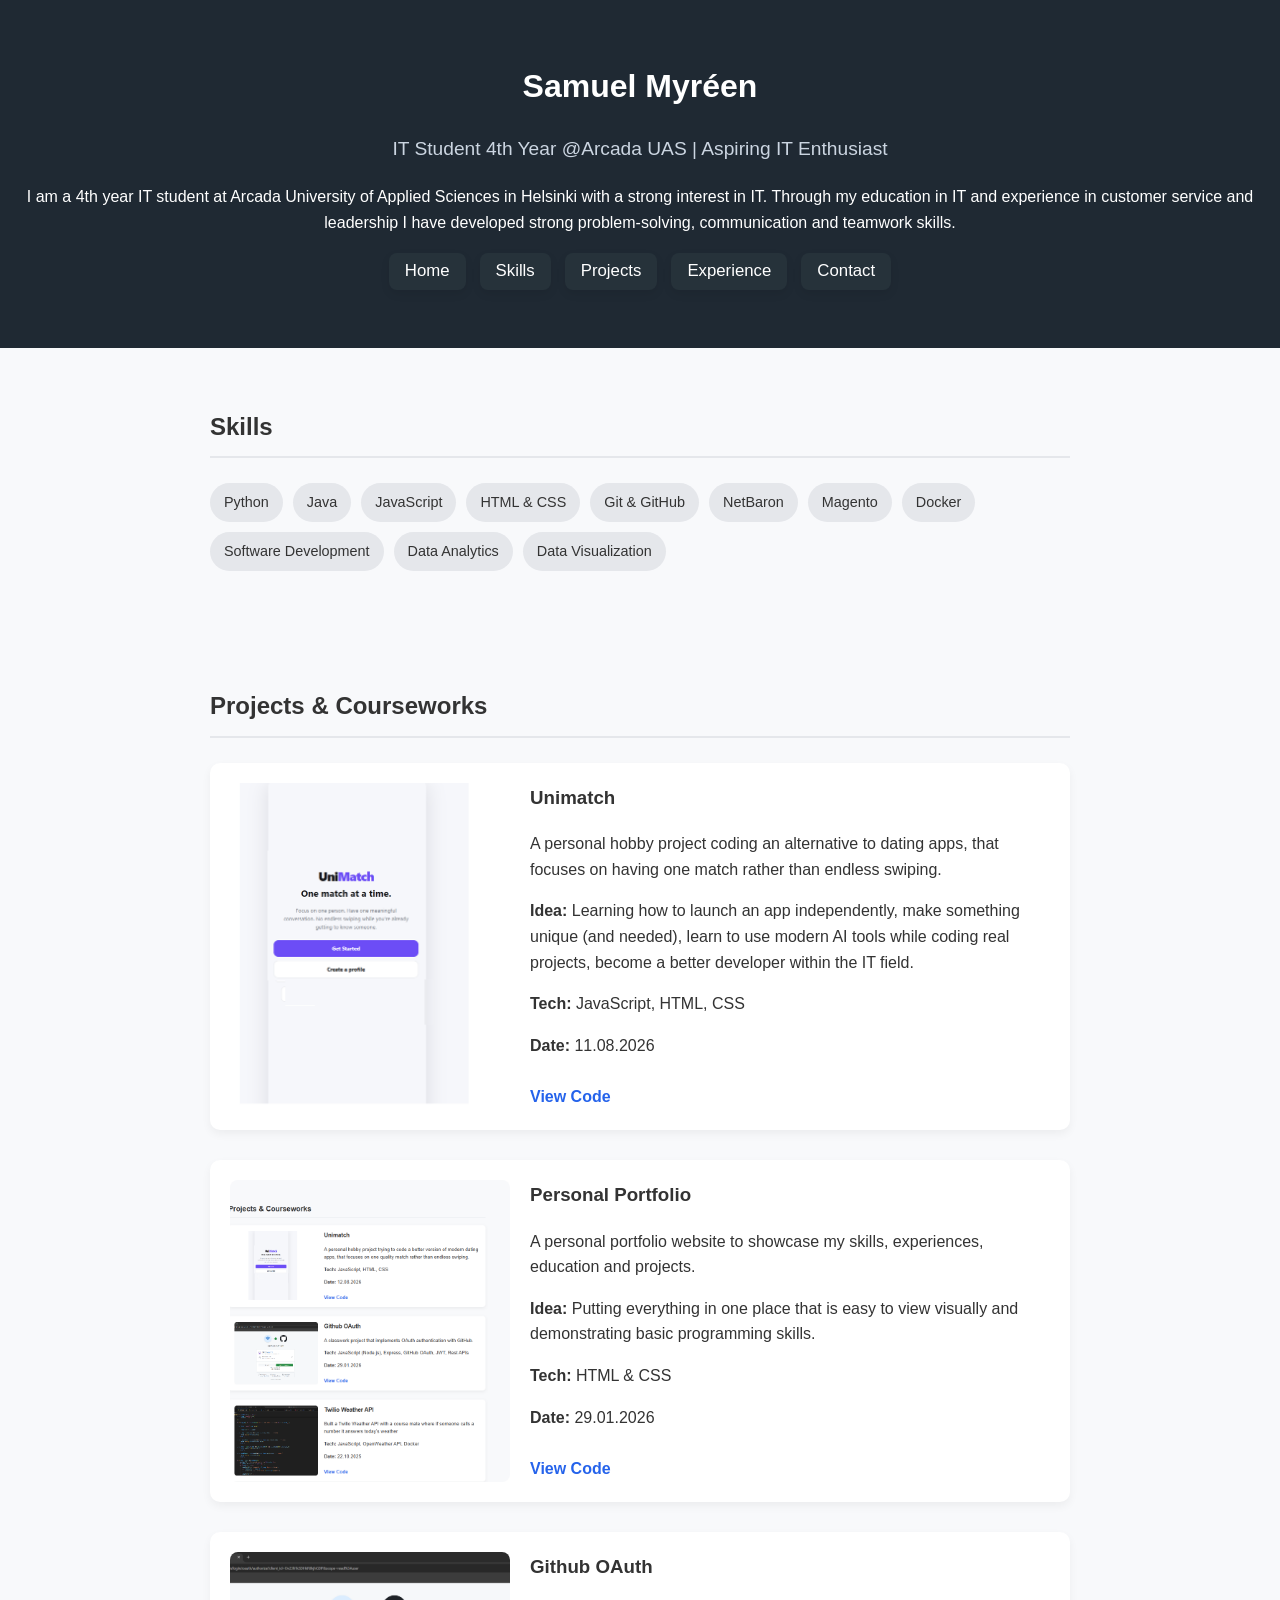
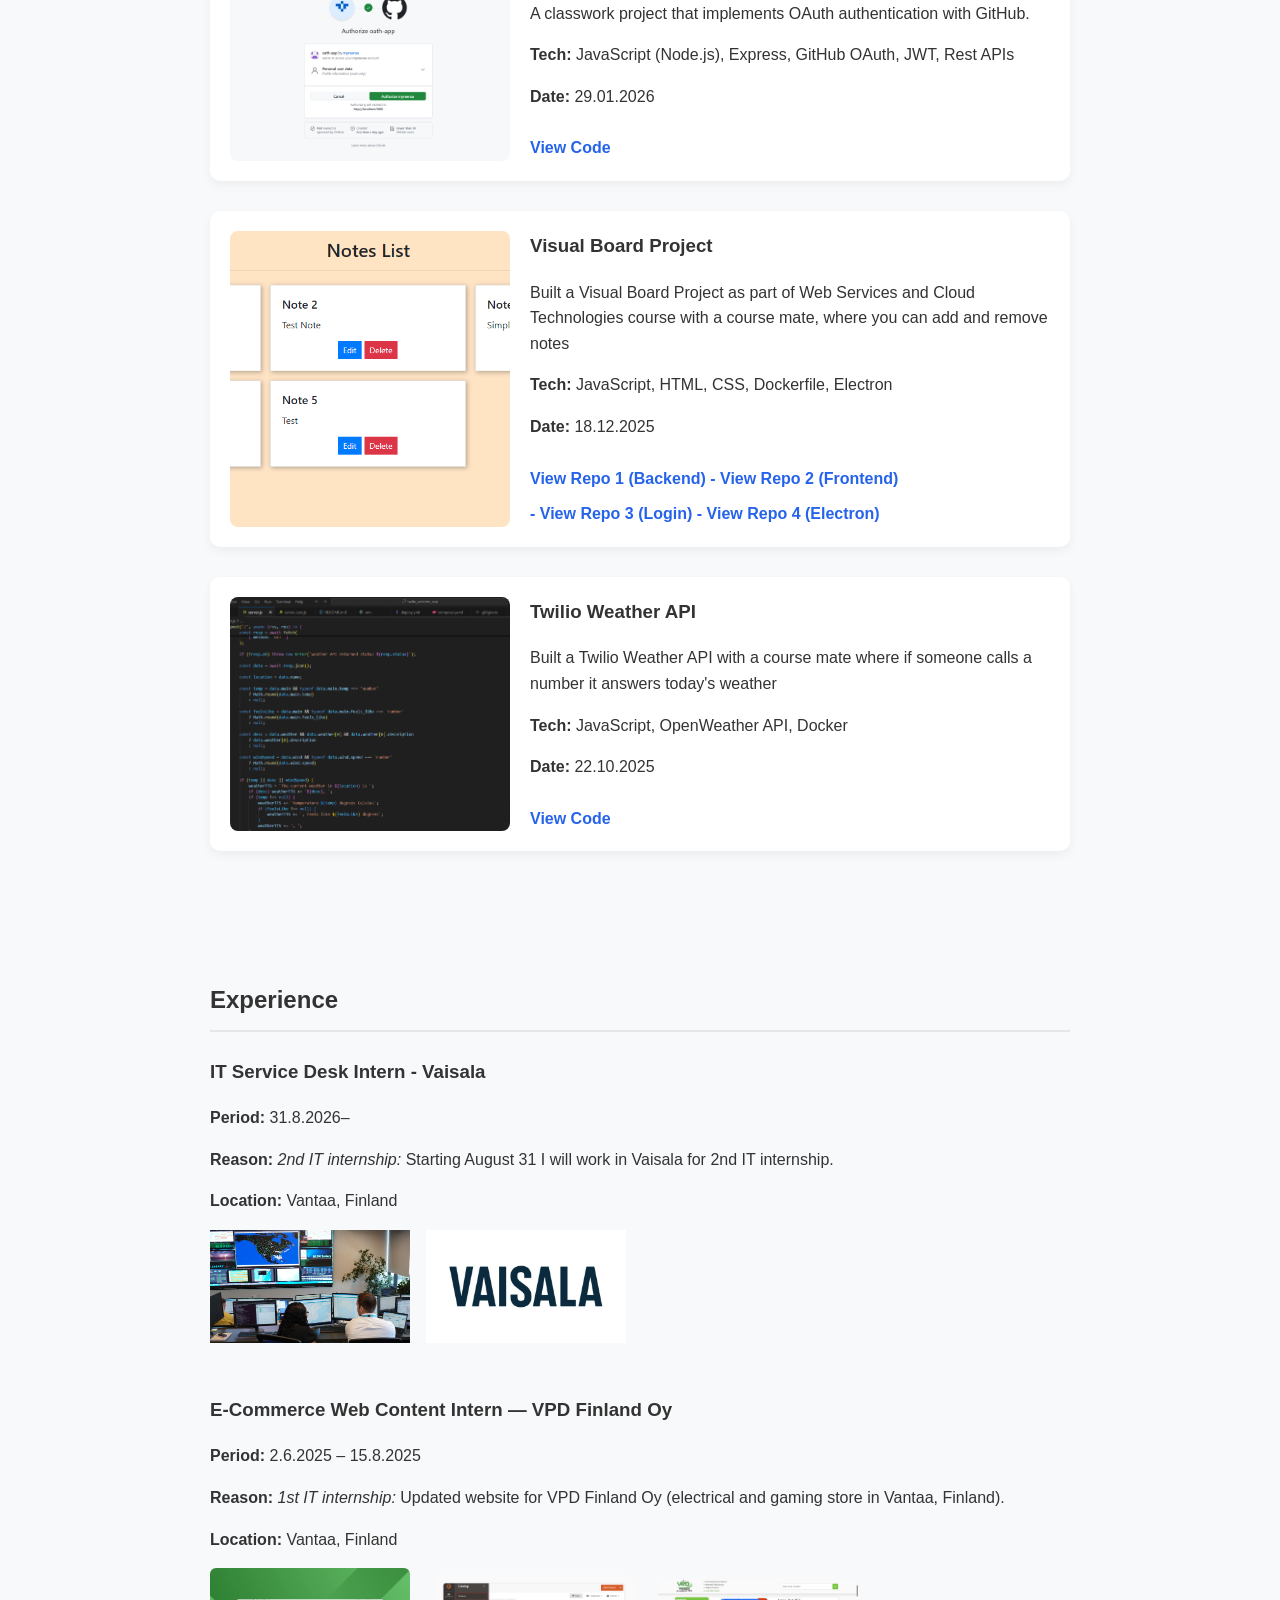
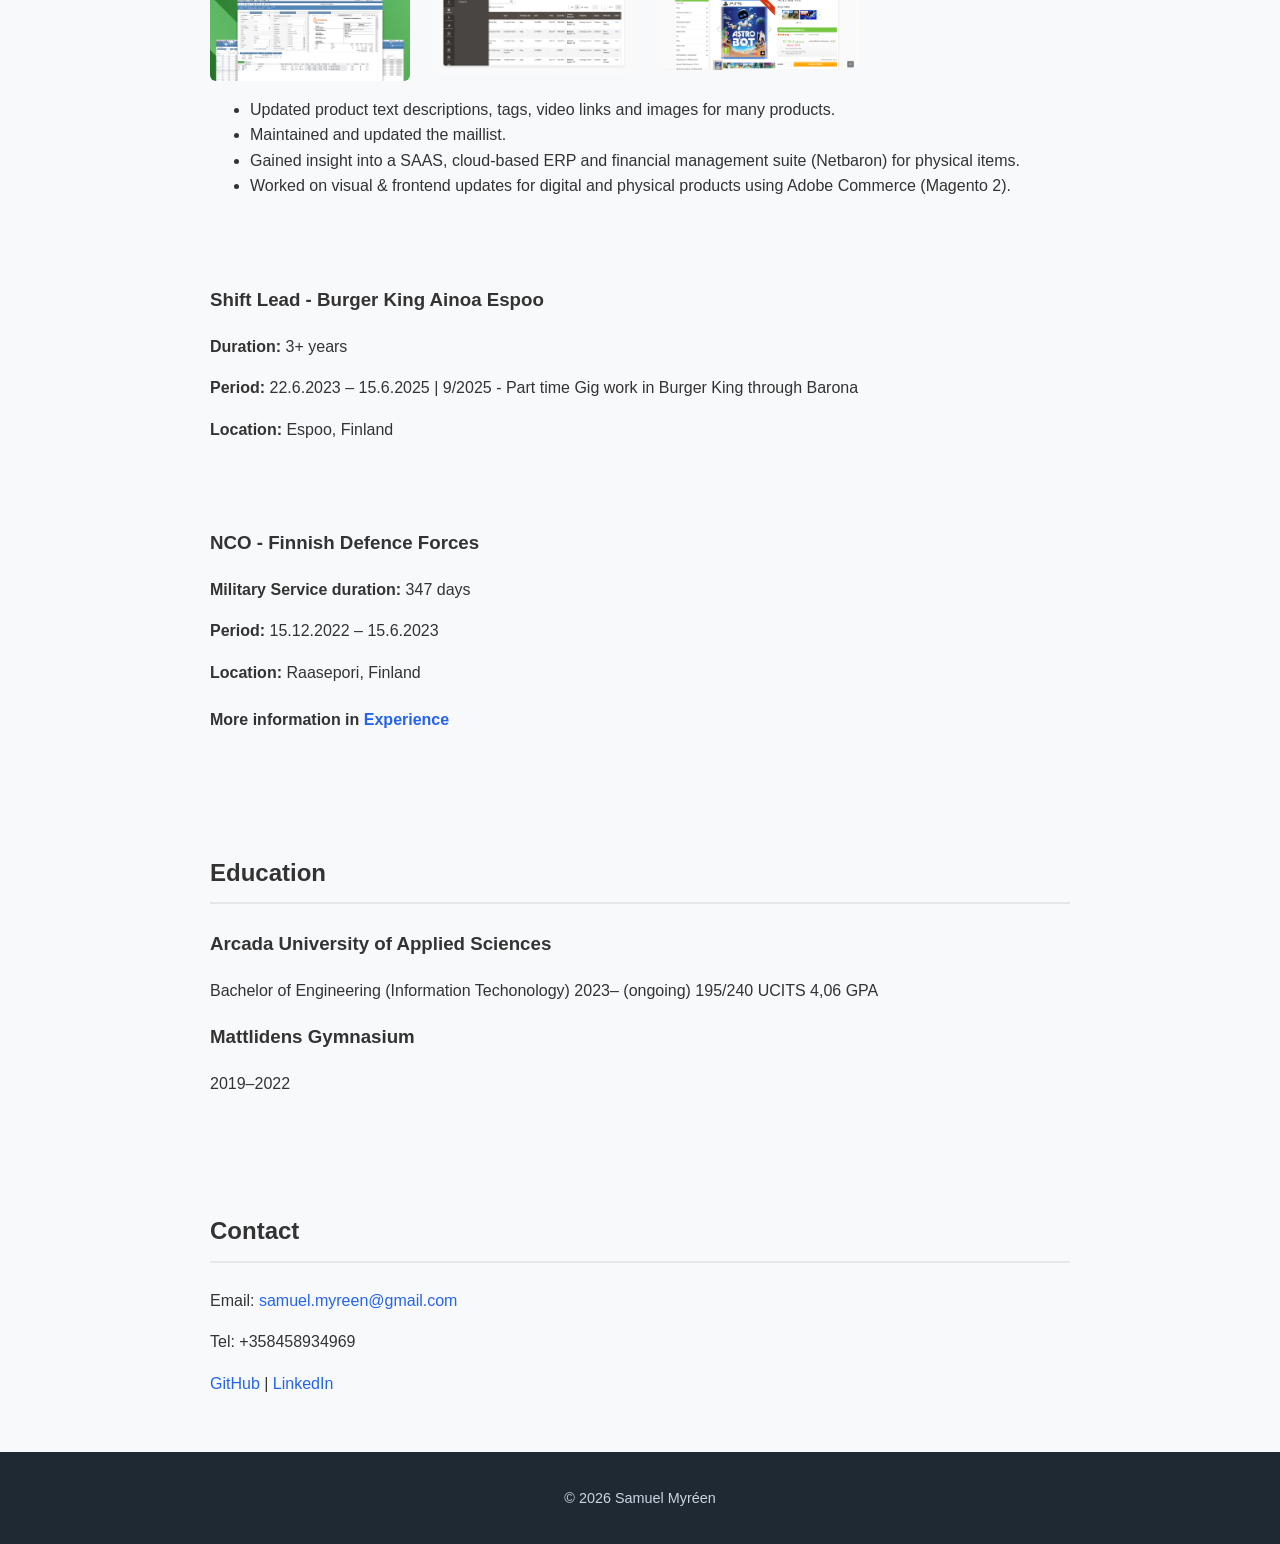
==== index.html @ b2b522f0 "Push update" ====
<!DOCTYPE html>
<html lang="en">
<head>
  <meta charset="UTF-8">
  <title>Samuel Myréen | Developer Portfolio</title>
  <link rel="stylesheet" href="styles.css">
</head>
<body>

  <header>
    <h1>Samuel Myréen</h1>
    <p class="subtitle">IT Student 4th Year @Arcada UAS | Aspiring IT Enthusiast</p>
    <p>I am a 4th year IT student at Arcada University of Applied Sciences in Helsinki with a strong interest in IT. Through my education in IT and experience in customer service and leadership I have developed strong problem-solving, communication and teamwork skills.


    <!-- Top navigation menu -->
    <nav class="top-nav" aria-label="Main navigation">
      <a href="index.html">Home</a>
      <a href="skills.html">Skills</a>
      <a href="projects.html">Projects</a>
      <a href="experience.html">Experience</a>
      <a href="contact.html">Contact</a>
    </nav>
  </header>

  <!-- SKILLS -->
  <section>
    <h2>Skills</h2>
    <ul class="skills">
      <li>Python</li>
      <li>Java</li>
      <li>JavaScript</li>
      <li>HTML & CSS</li>
      <li>Git & GitHub</li>
      <li>NetBaron</li>
      <li>Magento</li>
      <li>Docker</li>
       <li>Software Development</li>
          <li>Data Analytics</li>
             <li>Data Visualization</li>
    </ul>
  </section>

  <!-- PROJECTS -->
  <section>
    <h2>Projects & Courseworks</h2>




     <div class="project">
      <img src="Unimatchimg.png" alt="Unimatch screenshot">
      <div class="project-content">
        <h3>Unimatch</h3>
        <p>A personal hobby project coding an alternative to dating apps, that focuses on having one match rather than endless swiping.</p>
       <strong>Idea:</strong> Learning how to launch an app independently, make something unique (and needed), learn to use modern AI tools while coding real projects, become a better developer within the IT field.</p>
        <p><strong>Tech:</strong> JavaScript, HTML, CSS</p>
        <p><strong>Date:</strong> 11.08.2026</p>
        <a href="https://github.com/myreensa/unimatch-web" target="_blank">View Code</a>
      </div>
    </div>


    <div class="project">
      <img src="PersonalPortfolio.png" alt="Personal Portfolio">
      <div class="project-content">
        <h3>Personal Portfolio</h3>
        <p>A personal portfolio website to showcase my skills, experiences, education and projects.</p>
         <strong>Idea:</strong> Putting everything in one place that is easy to view visually and demonstrating basic programming skills.</p>
        <p><strong>Tech:</strong> HTML & CSS</p>
        <p><strong>Date:</strong> 29.01.2026</p>
        <a href="https://github.com/myreensa/myreensa.github.io" target="_blank">View Code</a>
      </div>
    </div>


    <div class="project">
      <img src="OAuth CC.png" alt="Project 1 screenshot">
      <div class="project-content">
        <h3>Github OAuth</h3>
        <p>A classwork project that implements OAuth authentication with GitHub.</p>
        <p><strong>Tech:</strong> JavaScript (Node.js), Express, GitHub OAuth, JWT, Rest APIs</p>
        <p><strong>Date:</strong> 29.01.2026</p>
        <a href="https://github.com/myreensa/oauth-github" target="_blank">View Code</a>
      </div>
    </div>


       <div class="project">
      <img src="notelist.png" alt="Project 2 screenshot">
      <div class="project-content">
        <h3>Visual Board Project</h3>
        <p>Built a Visual Board Project as part of Web Services and Cloud Technologies course with a course mate, where you can add and remove notes</p>
        <p><strong>Tech:</strong> JavaScript, HTML, CSS, Dockerfile, Electron</p>
        <p><strong>Date:</strong> 18.12.2025</p>
        <a href="https://github.com/myreensa/projektvisualboard" target="_blank">View Repo 1 (Backend) </a>
                <a href="https://github.com/Walkman76/WOM-P1-Frontend" target="_blank"> - View Repo 2 (Frontend)</a>
      <a href="https://github.com/Walkman76/WOM-P1-login" target="_blank"> - View Repo 3 (Login)</a>
      <a href="https://github.com/myreensa/electron-virtualboard-nextlevel" target="_blank"> - View Repo 4 (Electron)</a>

      </div>
    </div>


    <div class="project">
      <img src="twiliocode.png" alt="Project 2 screenshot">
      <div class="project-content">
        <h3>Twilio Weather API</h3>
        <p>Built a Twilio Weather API with a course mate where if someone calls a number it answers today's weather</p>
        <p><strong>Tech:</strong> JavaScript, OpenWeather API, Docker</p>
        <p><strong>Date:</strong> 22.10.2025</p>
        <a href="https://github.com/SteniusJ/twilio_weather_app" target="_blank">View Code</a>
      </div>
    </div>


  </section>

  <!-- EDUCATION & EXPERIENCE -->

     <section id="experience">
   <h2>Experience</h2>

   <h3>IT Service Desk Intern - Vaisala</h3>
    <p><strong>Period:</strong> 31.8.2026–</p>
    <p><strong>Reason:</strong><em> 2nd IT internship:</em> Starting August 31 I will work in Vaisala for 2nd IT internship.</p>
<p><strong>Location:</strong> Vantaa, Finland</p>

  <div class="experiencev-media">
      <img src="image.png" alt="Vaisala Service Desk" style="max-width:200px;margin-right:12px">
      <img src="image copy.png" alt="Vaisala Logo" style="max-width:200px;margin-right:12px">

<br>
<br>

    <h3>E-Commerce Web Content Intern — VPD Finland Oy</h3>
    <p><strong>Period:</strong> 2.6.2025 – 15.8.2025</p>
    <p><strong>Reason:</strong><em> 1st IT internship:</em> Updated website for VPD Finland Oy (electrical and gaming store in Vantaa, Finland).</p>
<p><strong>Location:</strong> Vantaa, Finland</p>


    <div class="experience-media">
      <img src="netbaron.jpg" alt="Netbaron backend screenshot" style="max-width:200px;margin-right:12px">
      <img src="magento.png" alt="Magento logo / frontend" style="max-width:200px;margin-right:12px">
      <img src="WebsiteVPD.png" alt="VPD Website / example" style="max-width:200px;margin-right:12px">
    </div>

    <ul>
      <li>Updated product text descriptions, tags, video links and images for many products.</li>
      <li>Maintained and updated the maillist.</li>
      <li>Gained insight into a SAAS, cloud-based ERP and financial management suite (Netbaron) for physical items.</li>
      <li>Worked on visual & frontend updates for digital and physical products using Adobe Commerce (Magento 2).</li>
    </ul>

<br>
<br>

    <h3>Shift Lead - Burger King Ainoa Espoo</h3>
     <p><strong>Duration: </strong>3+ years
    <p><strong>Period:</strong> 22.6.2023 – 15.6.2025 | 9/2025 - Part time Gig work in Burger King through Barona </p>
<p><strong>Location:</strong> Espoo, Finland</p>


    <br>
<br>
     <h3>NCO - Finnish Defence Forces</h3>
          <p><strong>Military Service duration: </strong>347 days
    <p><strong>Period:</strong> 15.12.2022 – 15.6.2023</p>
<p><strong>Location:</strong> Raasepori, Finland</p>

    <h4>More information in <a href="experience.html">Experience</a></h4>

          </section>

     <section id="education">
    <h2>Education</h2>

    <h3>Arcada University of Applied Sciences</h3>
    <p>Bachelor of Engineering (Information Techonology) 2023– (ongoing) 195/240 UCITS 4,06 GPA </p>

     <h3>Mattlidens Gymnasium</h3>
    <p>2019–2022</p>

  </section>

  <!-- CONTACT -->
  <section>
    <h2>Contact</h2>
    <p>Email: <a href="mailto:samuel.myreen@gmail.com">samuel.myreen@gmail.com</a></p>
    <p>Tel: +358458934969</p>
    <p>
      <a href="https://github.com/myreensa" target="_blank">GitHub</a> |
      <a href="https://www.linkedin.com/in/samuel-myr%C3%A9en-66b751280/" target="_blank">LinkedIn</a>
    </p>
  </section>

  <footer>
    <p>© 2026 Samuel Myréen</p>
  </footer>

</body>
</html>
---- styles.css ----
/* ...existing code... */
* {
  box-sizing: border-box;
}

body {
  font-family: Arial, Helvetica, sans-serif;
  margin: 0;
  background-color: #f8f9fb;
  color: #333;
  line-height: 1.6;
}

header {
  background-color: #1f2933;
  color: white;
  padding: 40px 20px;
  text-align: center;
}

.subtitle {
  font-size: 1.2em;
  color: #cbd5e1;
}

section {
  max-width: 900px;
  margin: auto;
  padding: 40px 20px;
}

h2 {
  border-bottom: 2px solid #e5e7eb;
  padding-bottom: 10px;
  margin-bottom: 25px;
}

/* Top navigation — improved visual style */
.top-nav {
  display: flex;
  gap: 14px;
  justify-content: center;
  margin: 18px 0;
  flex-wrap: wrap;
  font-size: 1.05rem;
  line-height: 1;
}

.top-nav a {
  background: #26323a;
  color: #ffffff;
  text-decoration: none;
  padding: 10px 16px;
  border-radius: 8px;
  box-shadow: 0 4px 10px rgba(0,0,0,0.08);
  transition: background 0.15s ease, transform 0.08s ease;
  display: inline-block;
}

.top-nav a:hover,
.top-nav a:focus {
  background: #33464e;
  transform: translateY(-3px);
  outline: none;
}

.top-nav a:active {
  transform: translateY(-1px);
}

/* SKILLS */
.skills {
  list-style: none;
  padding: 0;
  display: flex;
  flex-wrap: wrap;
  gap: 10px;
}

.skills li {
  background-color: #e5e7eb;
  padding: 8px 14px;
  border-radius: 20px;
  font-size: 0.9em;
}

/* PROJECTS */
.project {
  display: flex;
  flex-wrap: wrap;
  gap: 20px;
  background-color: white;
  border-radius: 10px;
  padding: 20px;
  margin-bottom: 30px;
  box-shadow: 0 4px 10px rgba(0,0,0,0.05);
}

.project img {
  width: 100%;
  max-width: 280px;
  border-radius: 8px;
  object-fit: cover;
}

.project-content {
  flex: 1;
}

.project-content h3 {
  margin-top: 0;
}

.project-content a {
  display: inline-block;
  margin-top: 10px;
  color: #2563eb;
  text-decoration: none;
  font-weight: bold;
}

.project-content a:hover {
  text-decoration: underline;
}

/* CONTACT */
a {
  color: #2563eb;
  text-decoration: none;
}

a:hover {
  text-decoration: underline;
}

/* EXPERIENCE MEDIA */
.experience-media {
  display: flex;
  align-items: center;
  gap: 12px;
  margin: 10px 0;
  flex-wrap: wrap;
}

.experience-media img {
  max-width: 100%;
  height: auto;
  display: block;
  border-radius: 6px;
}

/* FOOTER */
footer {
  text-align: center;
  padding: 20px;
  background-color: #1f2933;
  color: #cbd5e1;
  font-size: 0.9em;
}

/* RESPONSIVE */
@media (max-width: 700px) {
  .project {
    flex-direction: column;
  }

  .project img {
    max-width: 100%;
  }
}

/* Small-screen tweaks for the top nav */
@media (max-width: 600px) {
  .top-nav { font-size: 0.95rem; gap: 10px; }
  .top-nav a { padding: 8px 12px; }
}
/* ...existing code... */
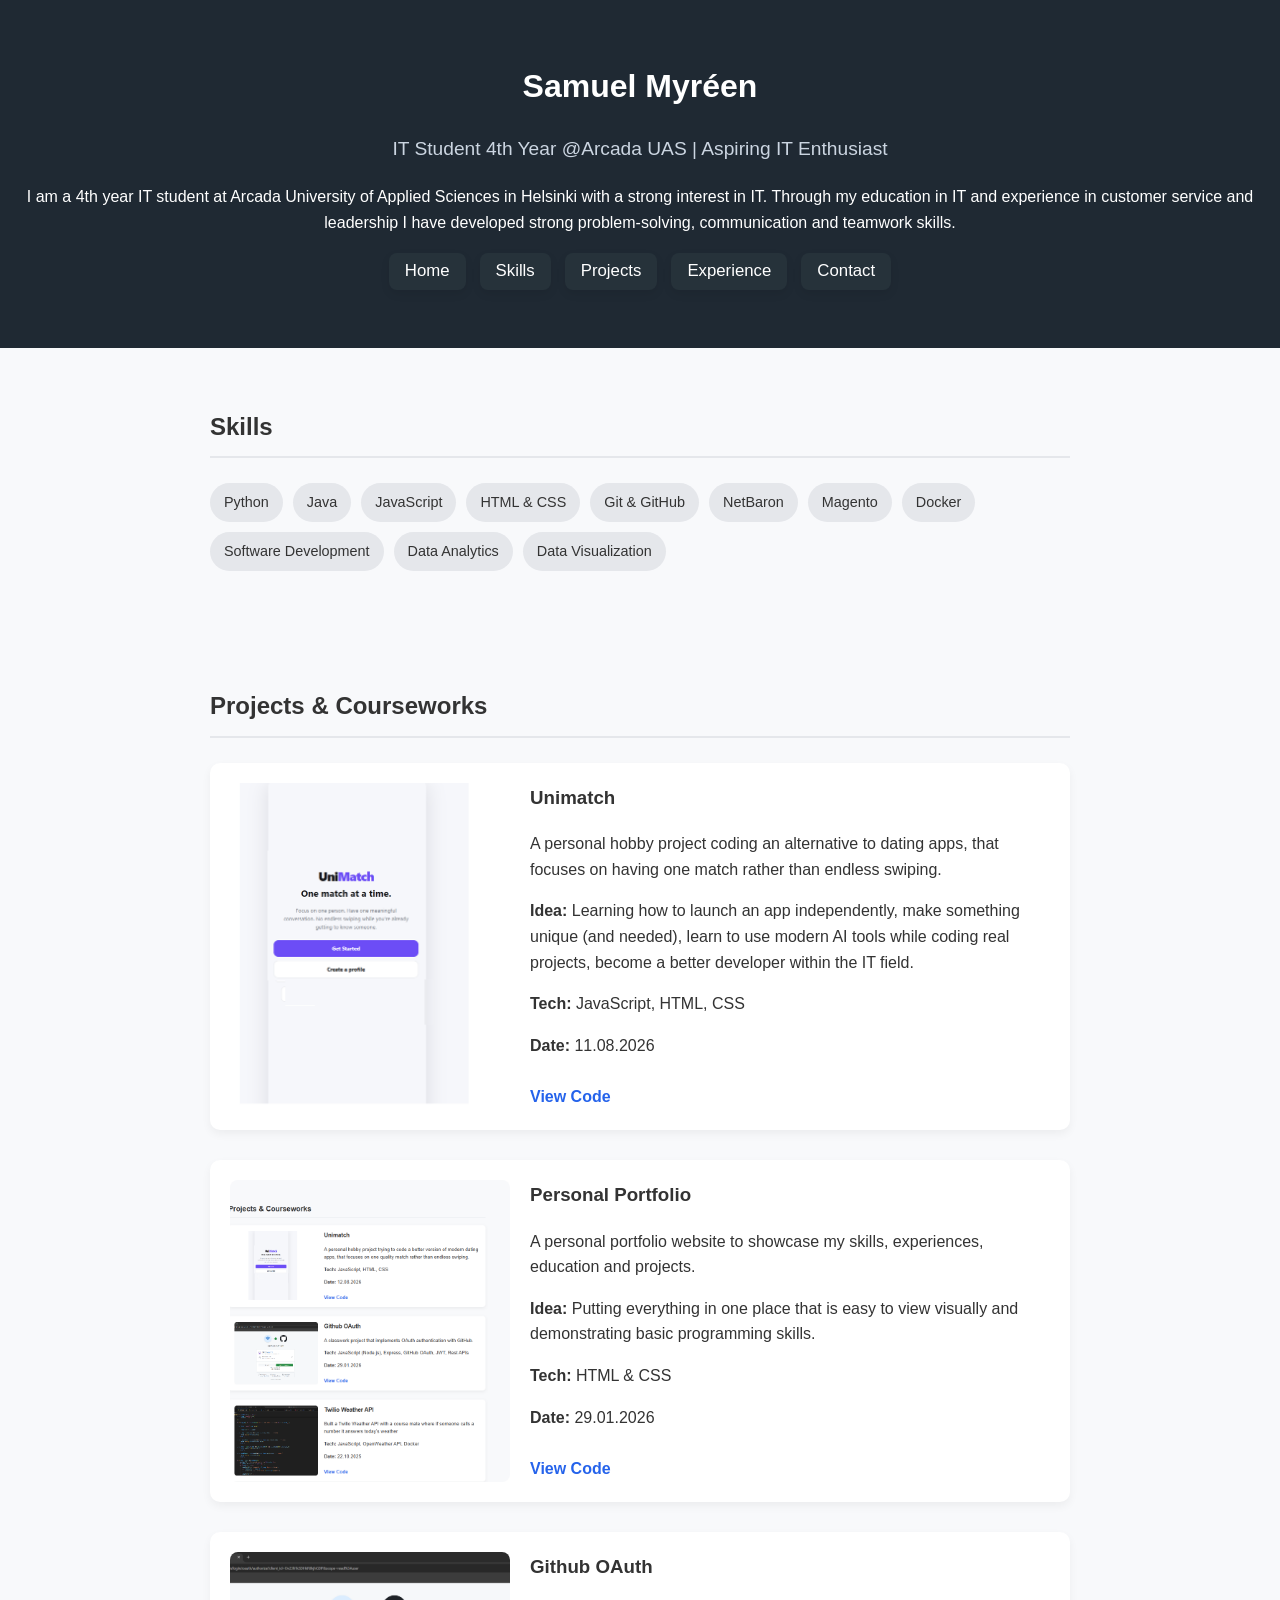
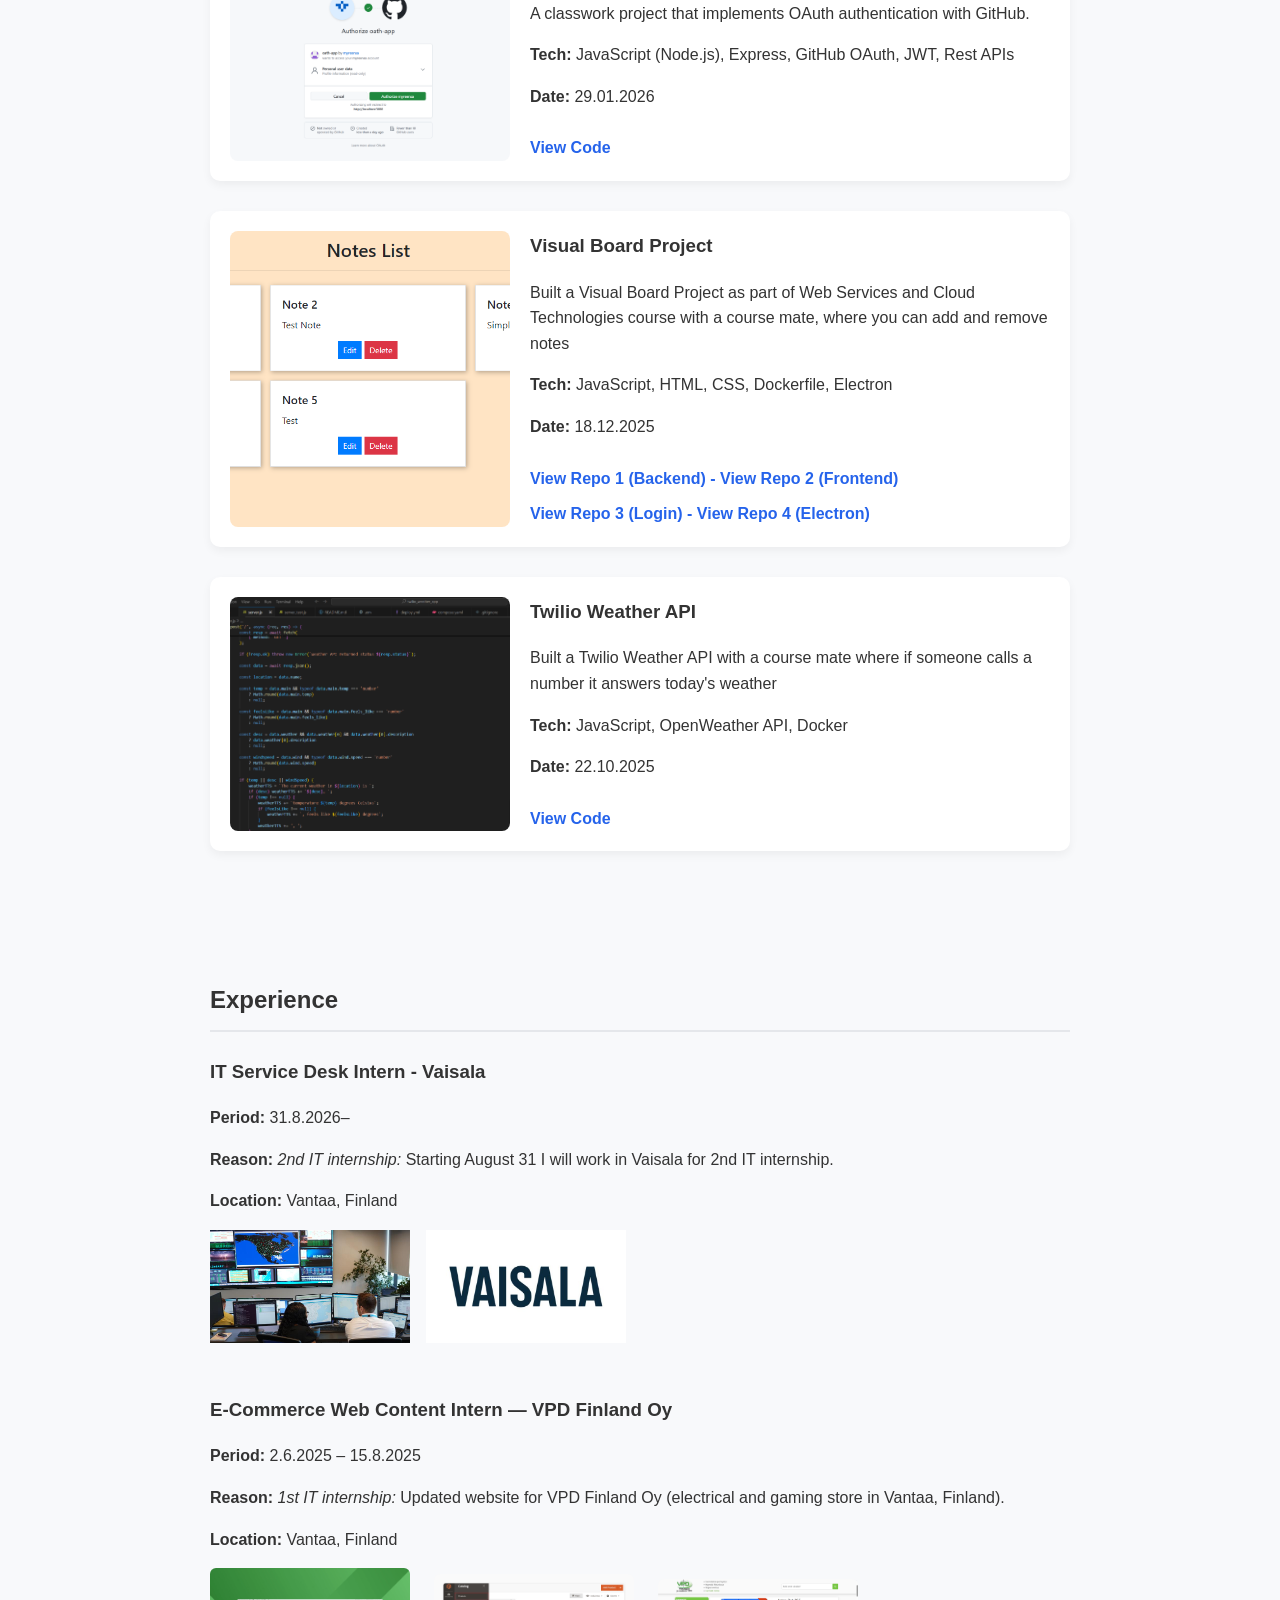
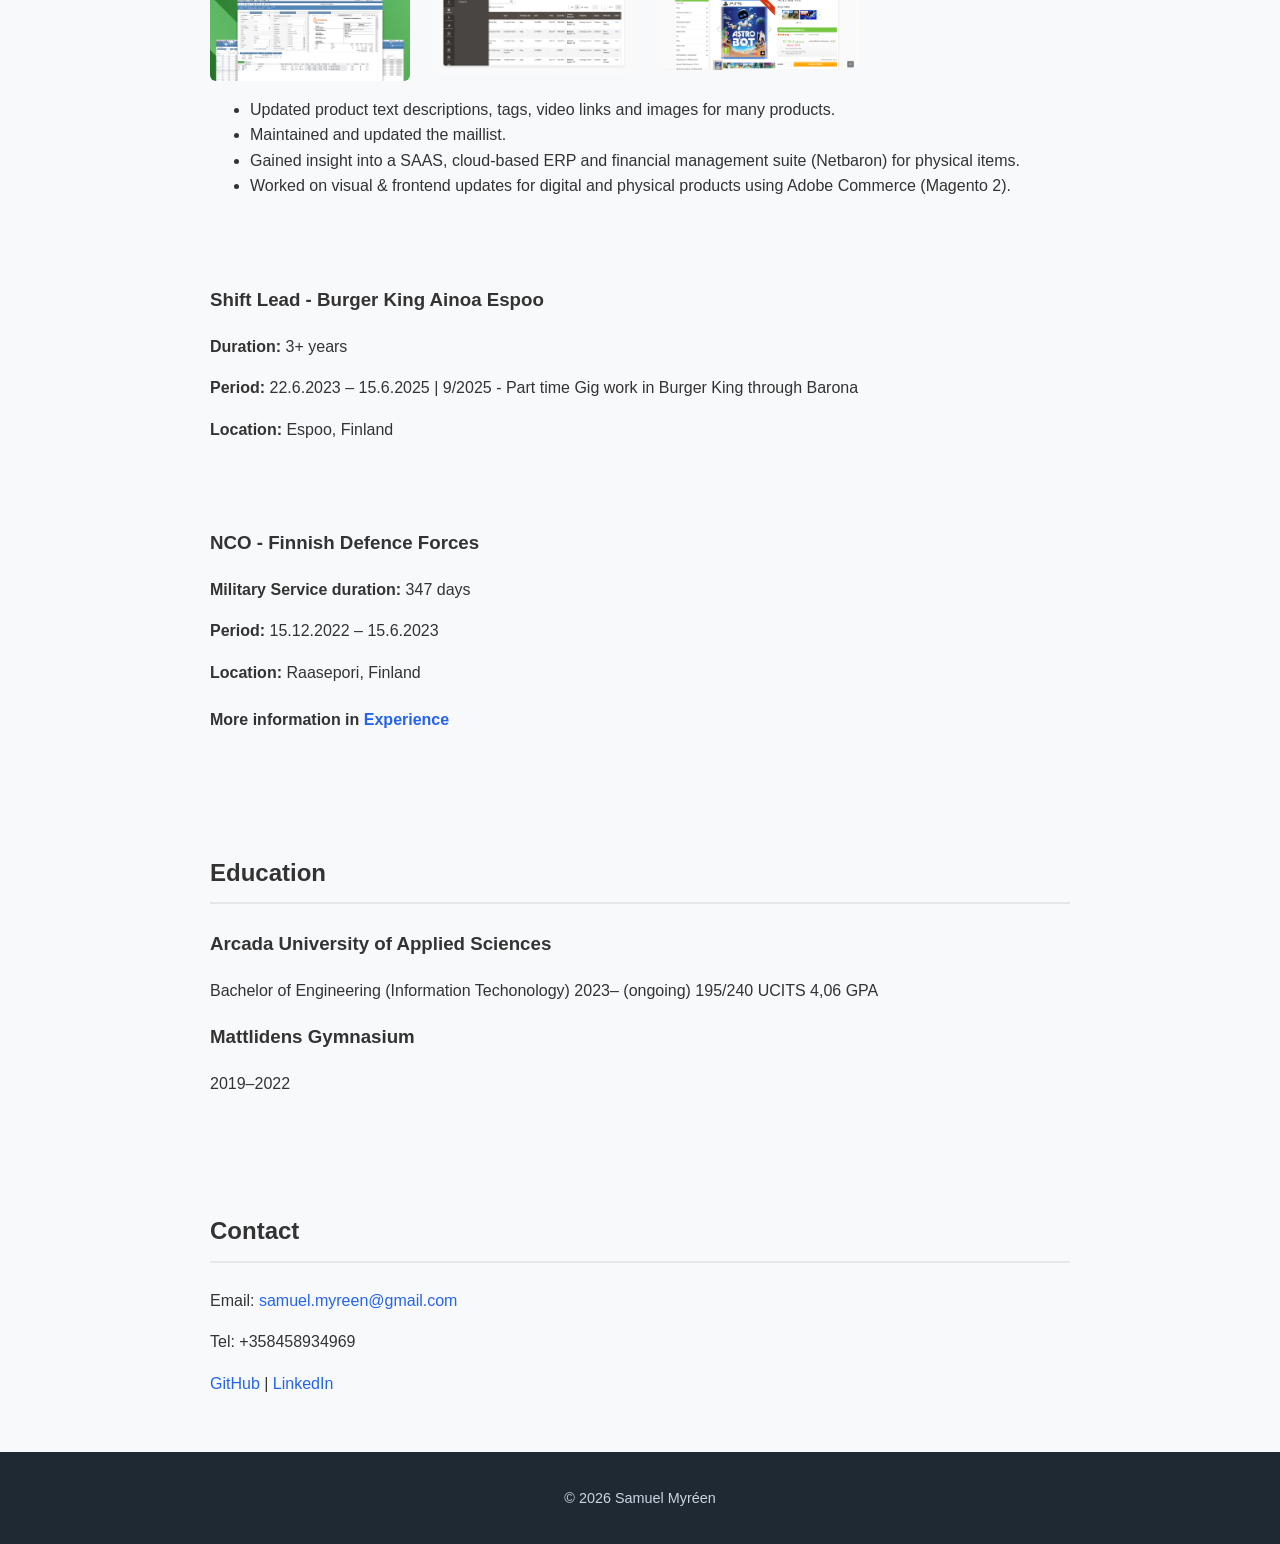
==== commit b489956a: "Edit repo 3" ====
--- a/index.html
+++ b/index.html
@@ -95,7 +95,7 @@
         <p><strong>Date:</strong> 18.12.2025</p>
         <a href="https://github.com/myreensa/projektvisualboard" target="_blank">View Repo 1 (Backend) </a>
                 <a href="https://github.com/Walkman76/WOM-P1-Frontend" target="_blank"> - View Repo 2 (Frontend)</a>
-      <a href="https://github.com/Walkman76/WOM-P1-login" target="_blank"> - View Repo 3 (Login)</a>
+      <a href="https://github.com/Walkman76/WOM-P1-login" target="_blank">View Repo 3 (Login)</a>
       <a href="https://github.com/myreensa/electron-virtualboard-nextlevel" target="_blank"> - View Repo 4 (Electron)</a>
 
       </div>
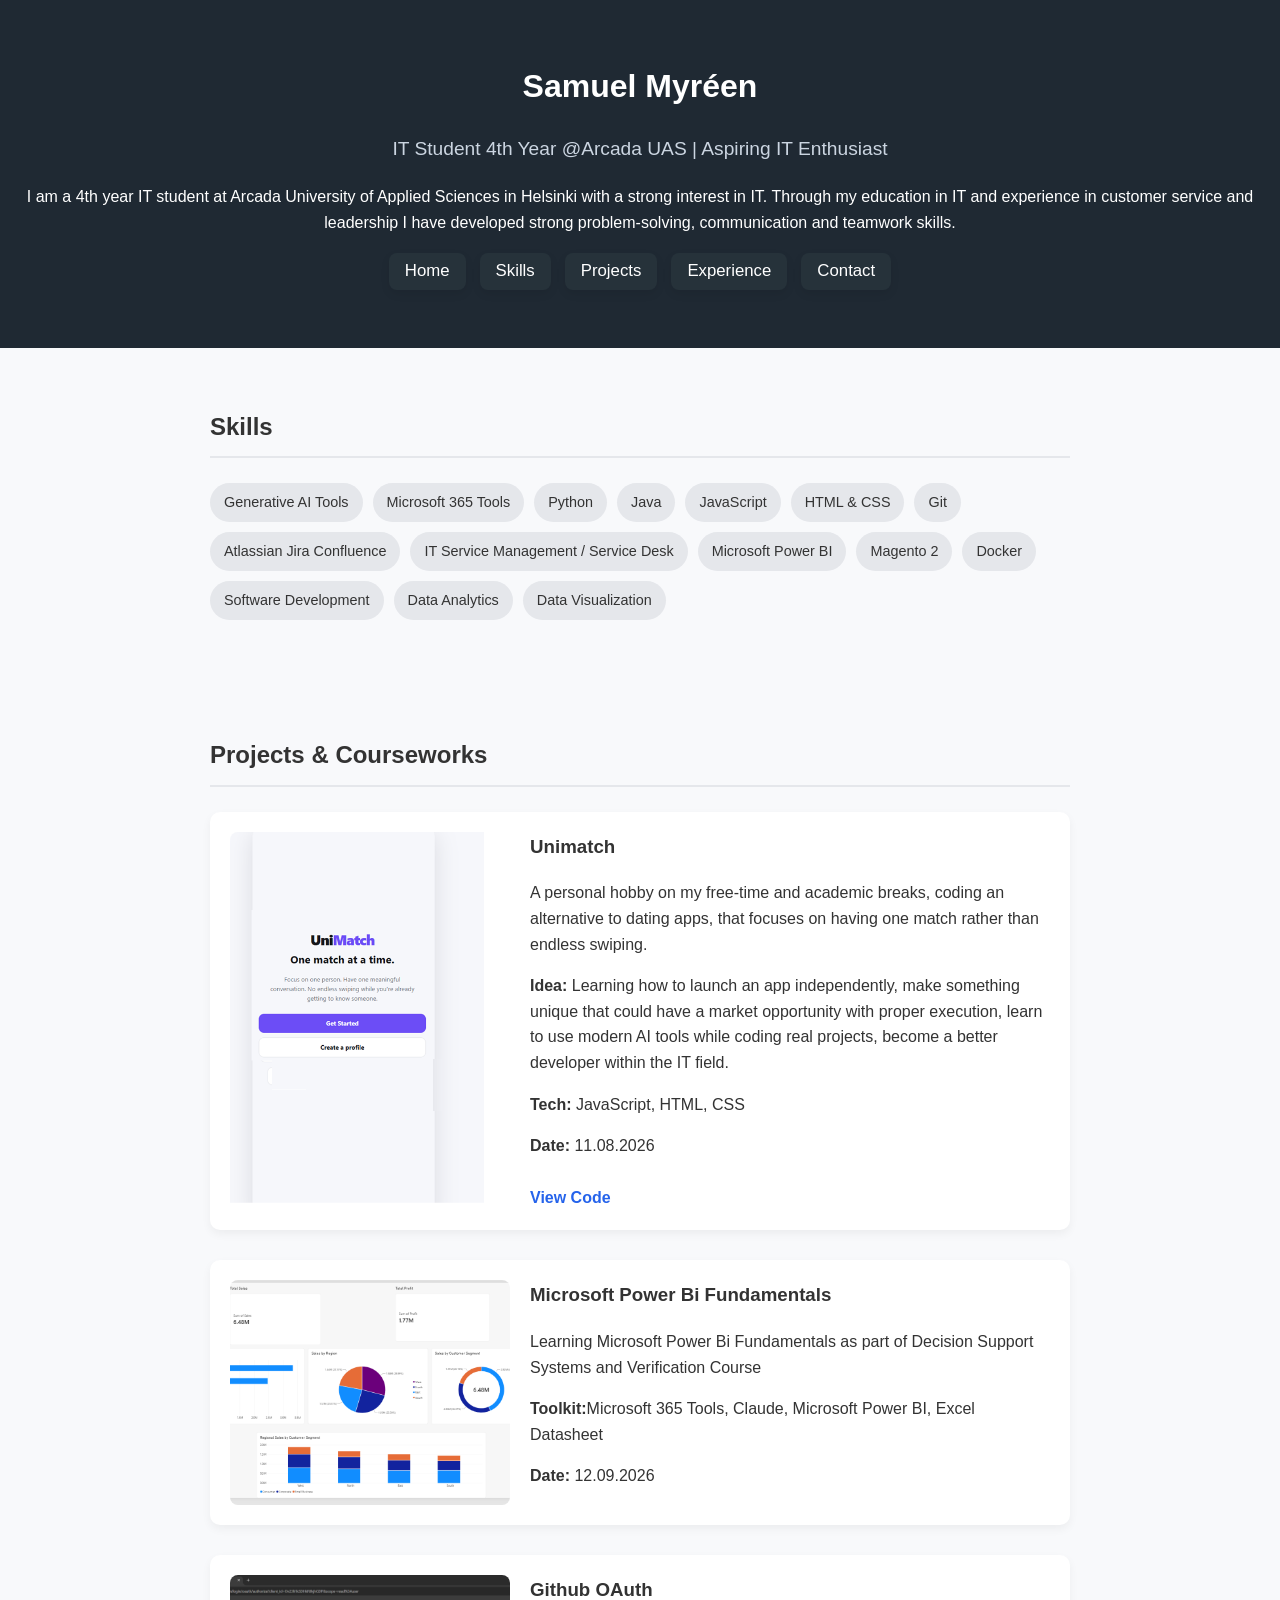
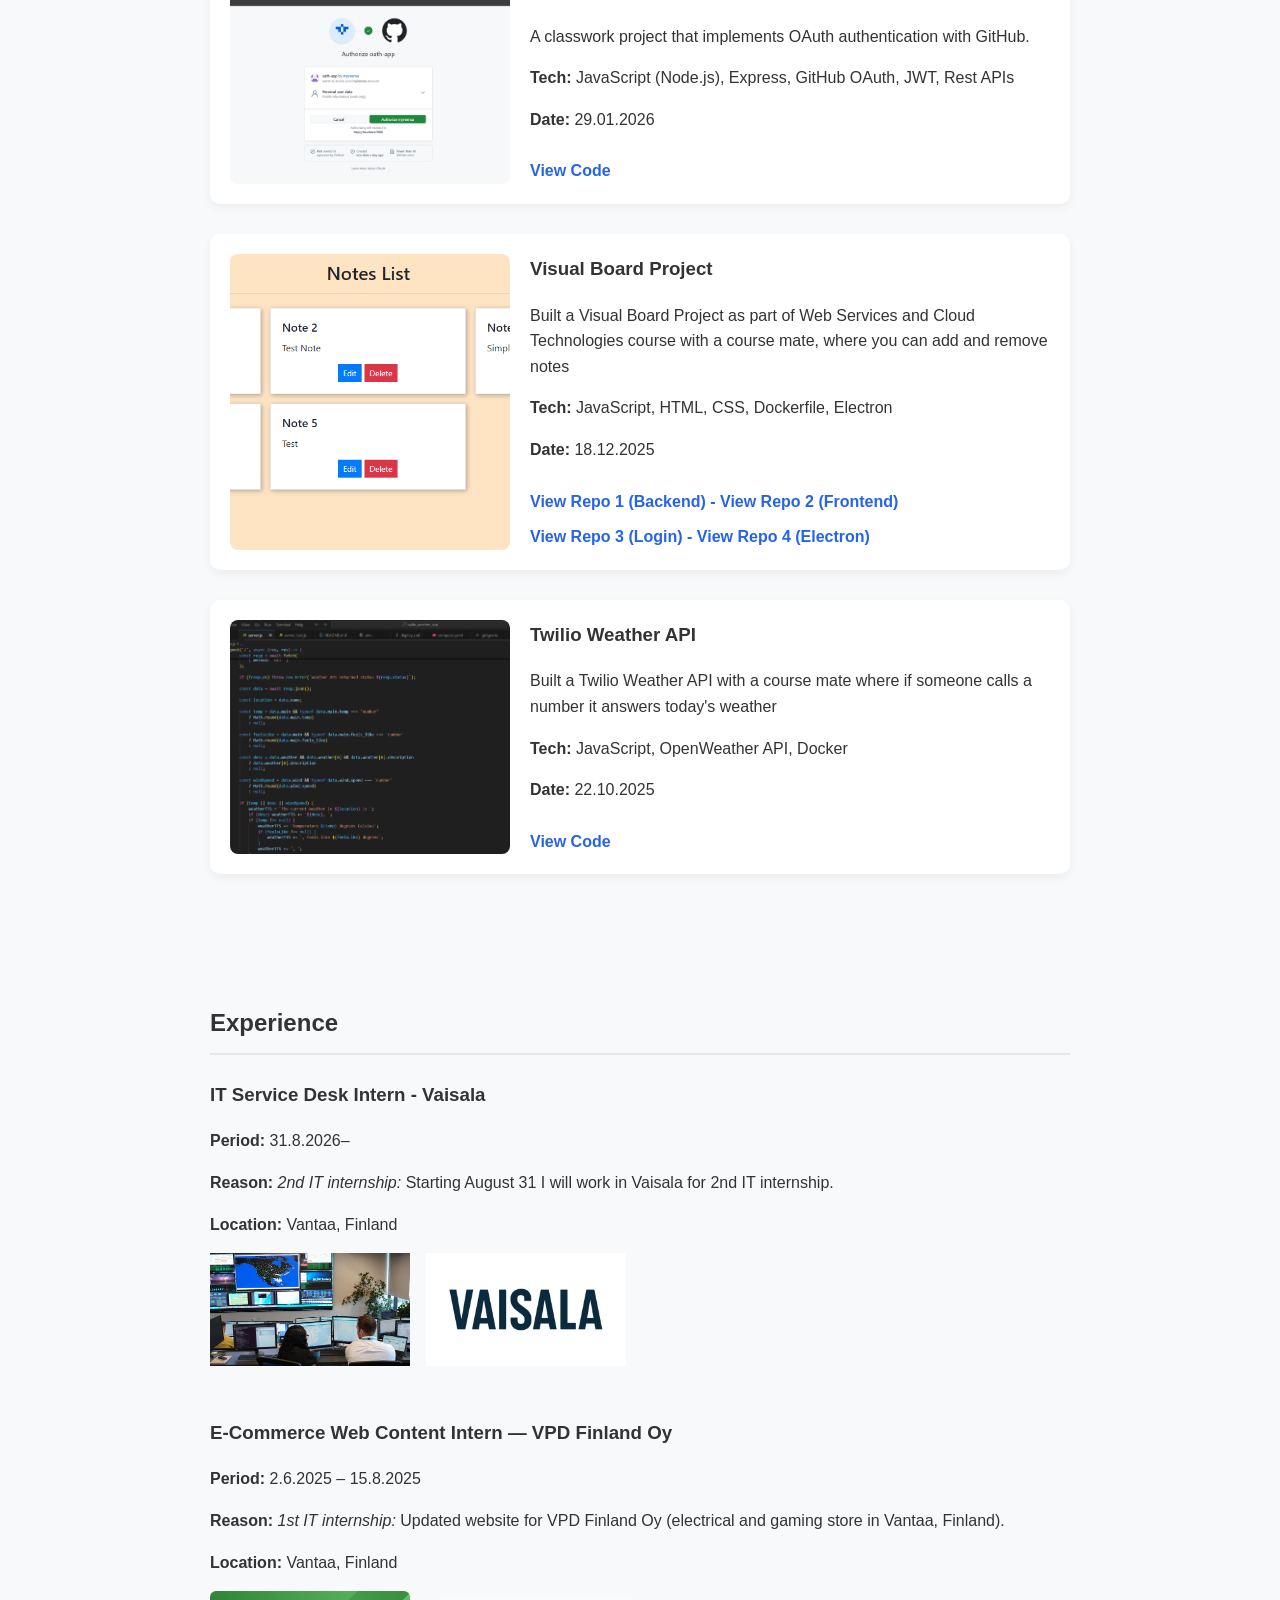
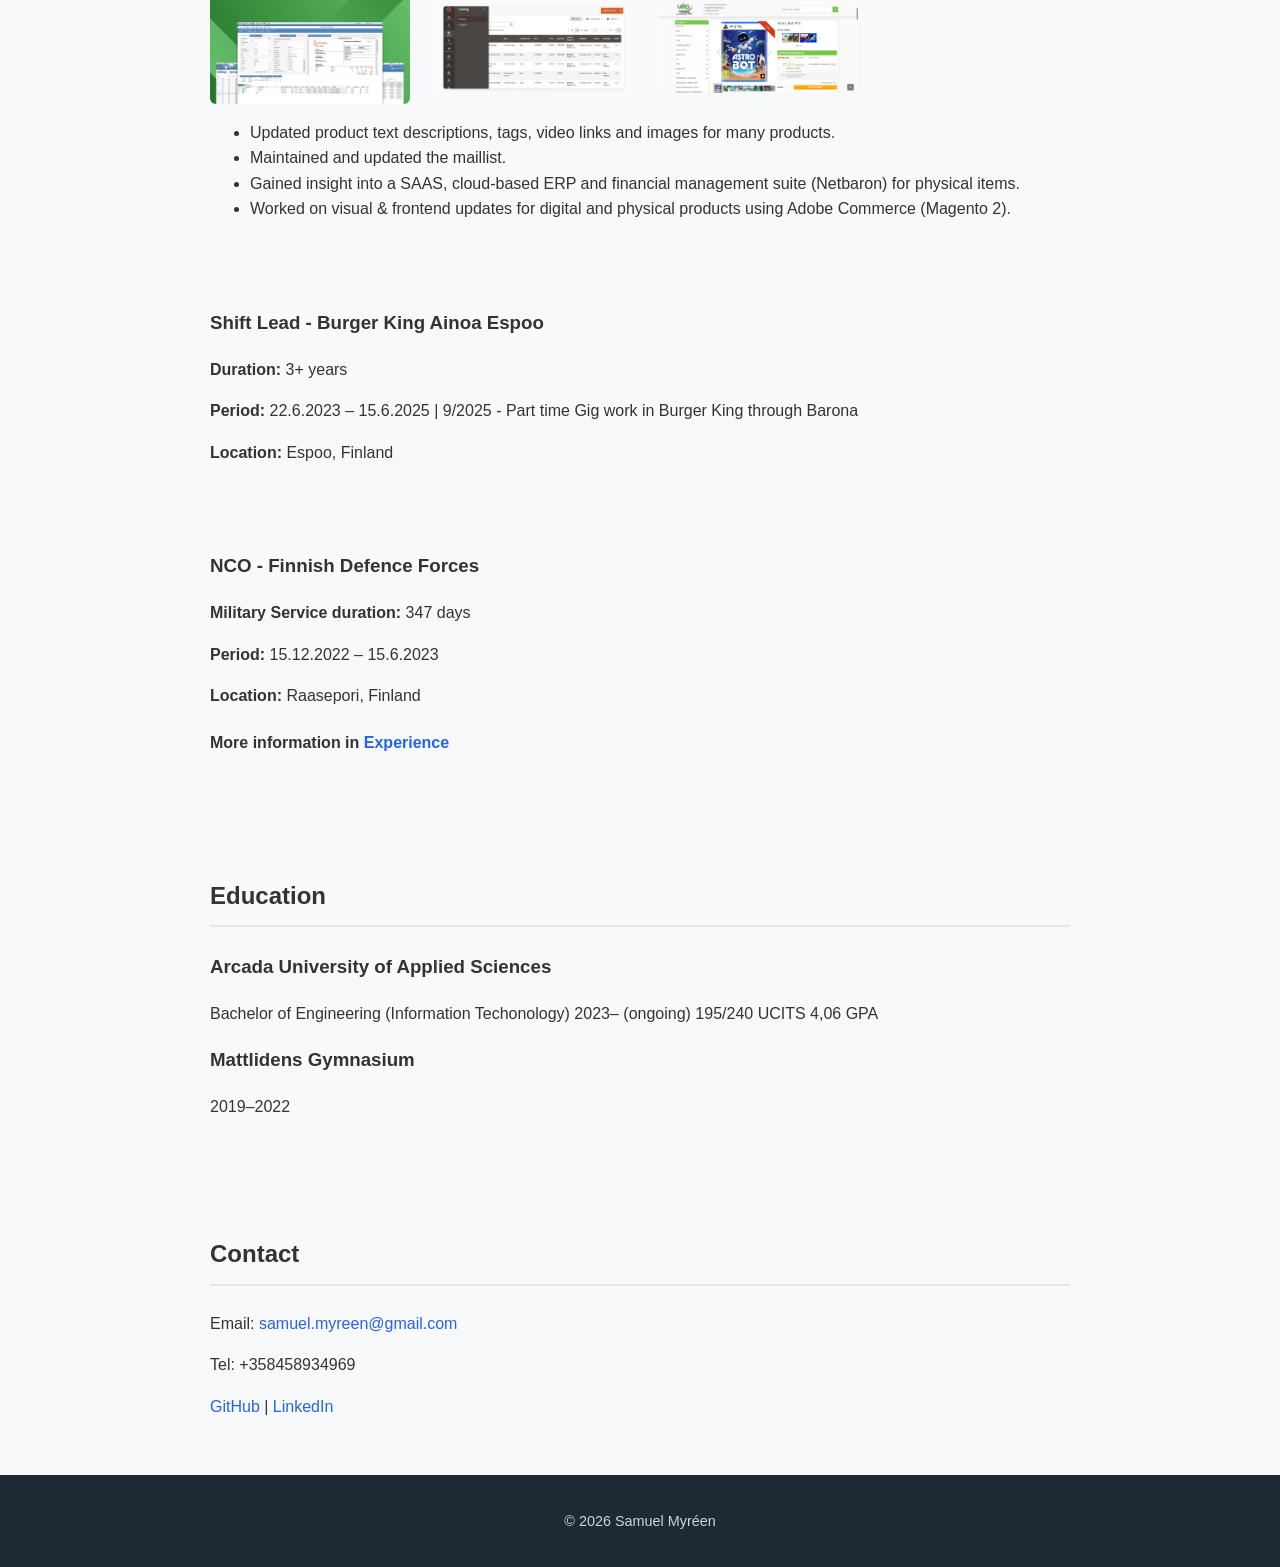
==== commit befe5973: "Microsoft Power Bi Skills" ====
--- a/index.html
+++ b/index.html
@@ -27,13 +27,17 @@
   <section>
     <h2>Skills</h2>
     <ul class="skills">
+      <li>Generative AI Tools</li>
+      <li>Microsoft 365 Tools</li>
       <li>Python</li>
       <li>Java</li>
       <li>JavaScript</li>
       <li>HTML & CSS</li>
-      <li>Git & GitHub</li>
-      <li>NetBaron</li>
-      <li>Magento</li>
+      <li>Git</li>
+      <li>Atlassian Jira Confluence</li>
+      <li>IT Service Management / Service Desk</li>
+      <li>Microsoft Power BI</li>
+      <li>Magento 2</li>
       <li>Docker</li>
        <li>Software Development</li>
           <li>Data Analytics</li>
@@ -47,13 +51,12 @@
 
 
 
-
      <div class="project">
       <img src="Unimatchimg.png" alt="Unimatch screenshot">
       <div class="project-content">
         <h3>Unimatch</h3>
-        <p>A personal hobby project coding an alternative to dating apps, that focuses on having one match rather than endless swiping.</p>
-       <strong>Idea:</strong> Learning how to launch an app independently, make something unique (and needed), learn to use modern AI tools while coding real projects, become a better developer within the IT field.</p>
+        <p>A personal hobby on my free-time and academic breaks, coding an alternative to dating apps, that focuses on having one match rather than endless swiping.</p>
+       <strong>Idea:</strong> Learning how to launch an app independently, make something unique that could have a market opportunity with proper execution, learn to use modern AI tools while coding real projects, become a better developer within the IT field.</p>
         <p><strong>Tech:</strong> JavaScript, HTML, CSS</p>
         <p><strong>Date:</strong> 11.08.2026</p>
         <a href="https://github.com/myreensa/unimatch-web" target="_blank">View Code</a>
@@ -61,17 +64,16 @@
     </div>
 
 
-    <div class="project">
-      <img src="PersonalPortfolio.png" alt="Personal Portfolio">
-      <div class="project-content">
-        <h3>Personal Portfolio</h3>
-        <p>A personal portfolio website to showcase my skills, experiences, education and projects.</p>
-         <strong>Idea:</strong> Putting everything in one place that is easy to view visually and demonstrating basic programming skills.</p>
-        <p><strong>Tech:</strong> HTML & CSS</p>
-        <p><strong>Date:</strong> 29.01.2026</p>
-        <a href="https://github.com/myreensa/myreensa.github.io" target="_blank">View Code</a>
-      </div>
-    </div>
+     <div class="project">
+      <img src="Power BI Task 2.png" alt="Power BI Task 2 screenshot">
+      <div class="project-content">
+        <h3>Microsoft Power Bi Fundamentals</h3>
+        <p>Learning Microsoft Power Bi Fundamentals as part of Decision Support Systems and Verification Course</p>
+        <p><strong>Toolkit:</strong>Microsoft 365 Tools, Claude, Microsoft Power BI, Excel Datasheet</p>
+        <p><strong>Date:</strong> 12.09.2026</p>
+      </div>
+    </div>
+
 
 
     <div class="project">
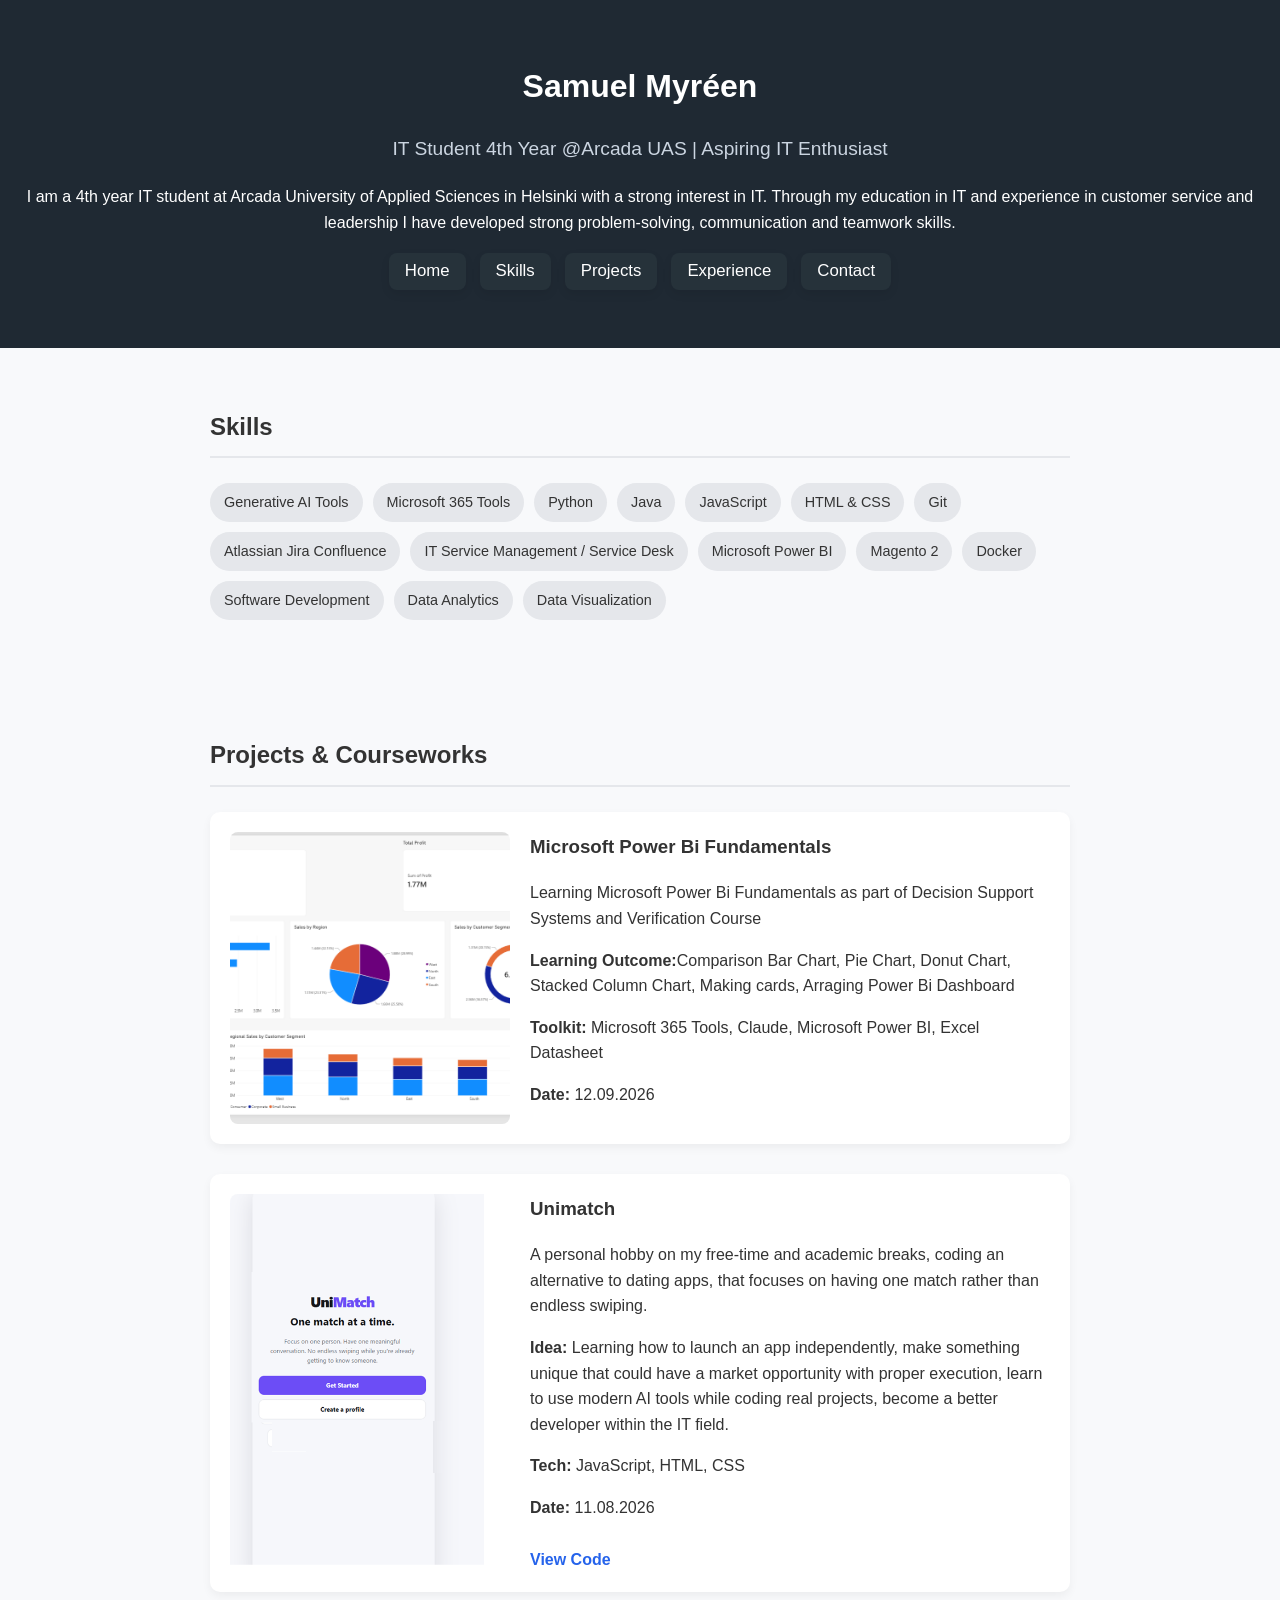
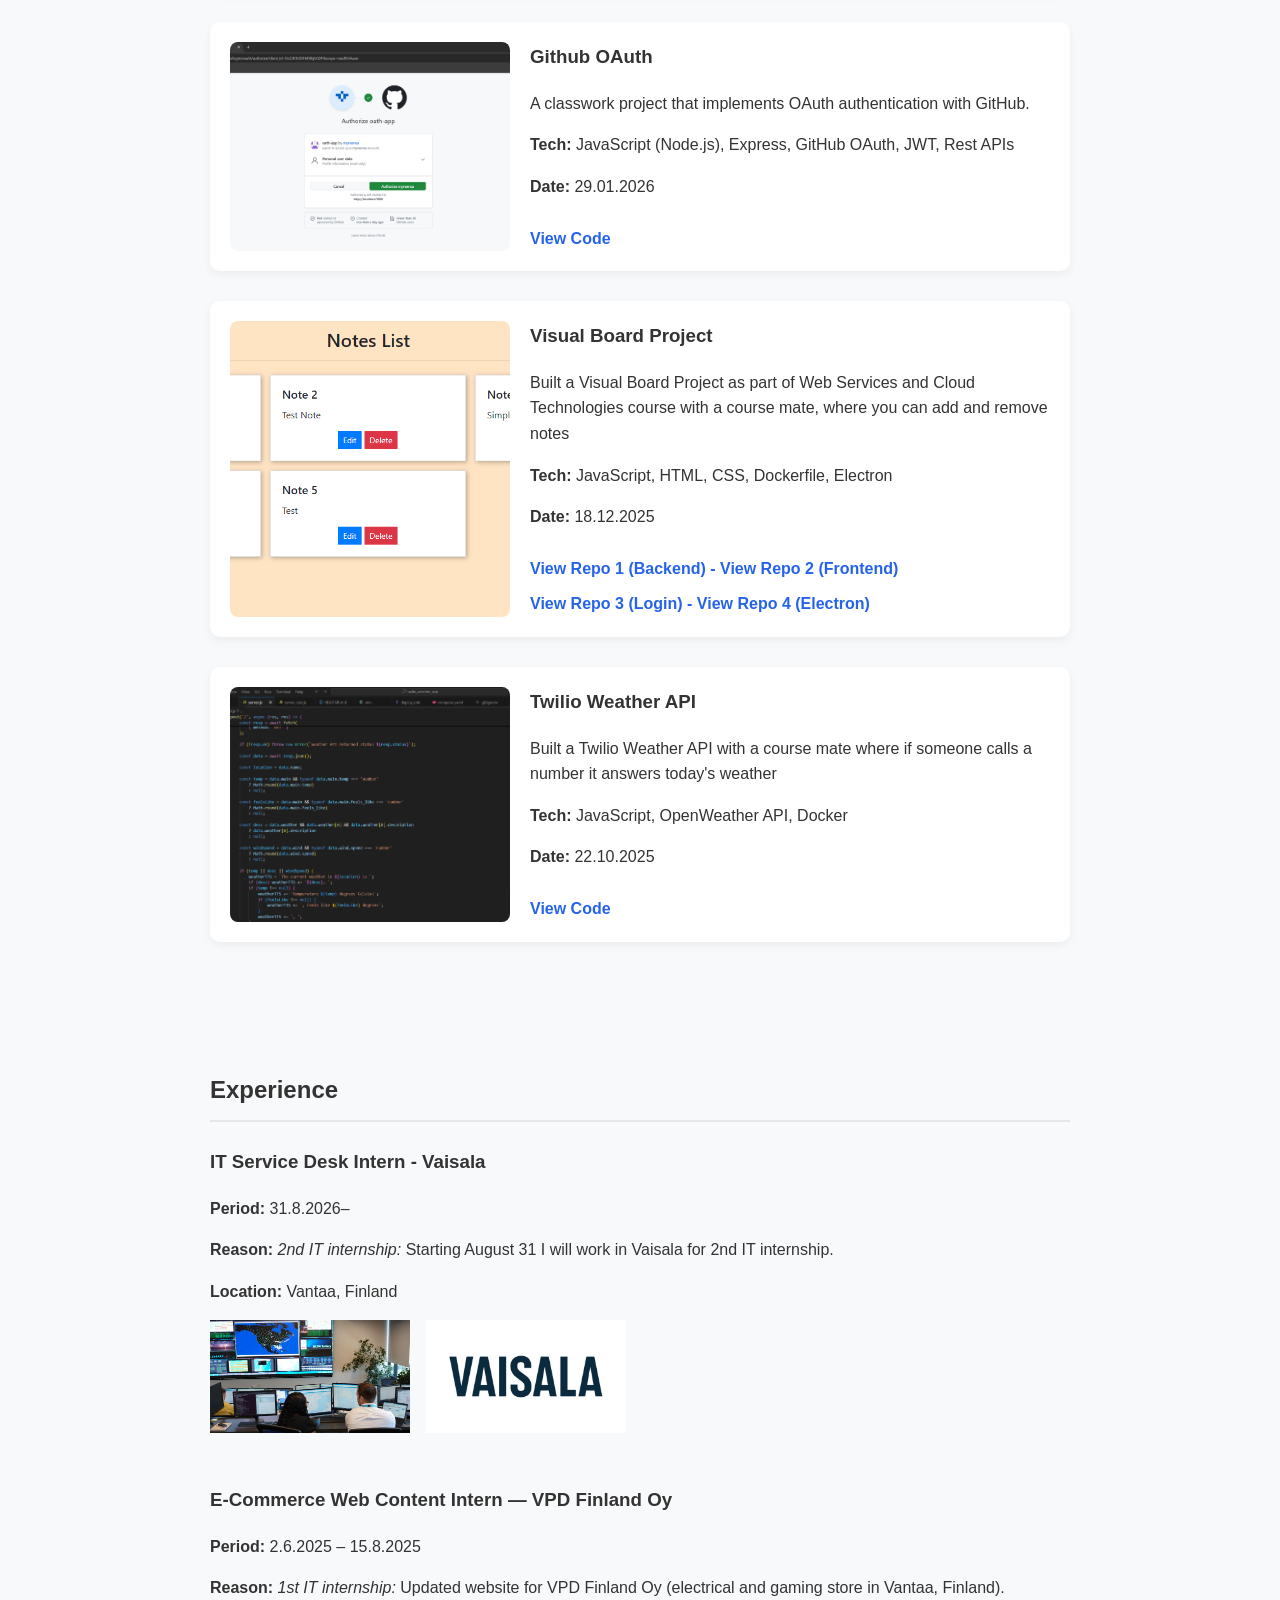
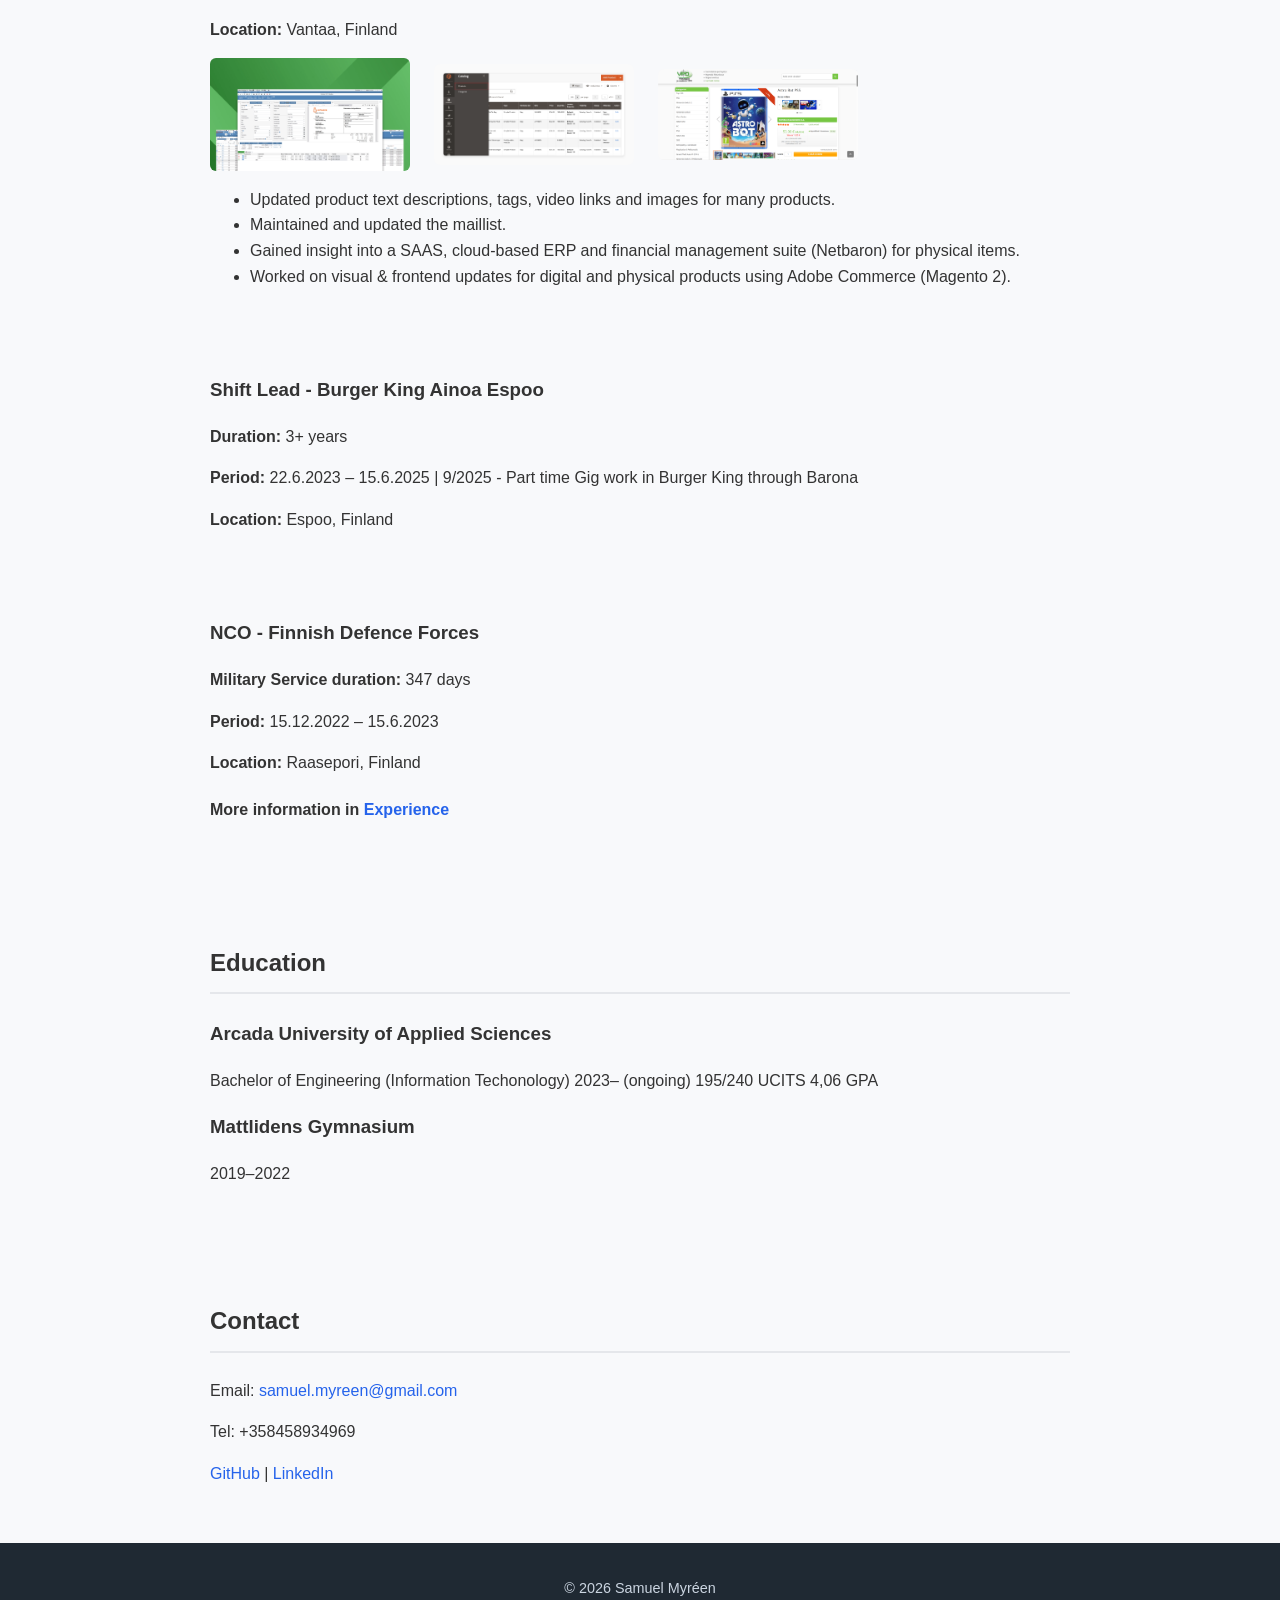
==== commit 0c906257: "Learning outcome for Power Bi" ====
--- a/index.html
+++ b/index.html
@@ -50,6 +50,18 @@
     <h2>Projects & Courseworks</h2>
 
 
+     <div class="project">
+      <img src="Power BI Task 2.png" alt="Power BI Task 2 screenshot">
+      <div class="project-content">
+        <h3>Microsoft Power Bi Fundamentals</h3>
+        <p>Learning Microsoft Power Bi Fundamentals as part of Decision Support Systems and Verification Course</p>
+        <p><strong>Learning Outcome:</strong>Comparison Bar Chart, Pie Chart, Donut Chart, Stacked Column Chart, Making cards, Arraging Power Bi Dashboard </p>
+        <p><strong>Toolkit:</strong> Microsoft 365 Tools, Claude, Microsoft Power BI, Excel Datasheet</p>
+        <p><strong>Date:</strong> 12.09.2026</p>
+      </div>
+    </div>
+
+
 
      <div class="project">
       <img src="Unimatchimg.png" alt="Unimatch screenshot">
@@ -64,15 +76,6 @@
     </div>
 
 
-     <div class="project">
-      <img src="Power BI Task 2.png" alt="Power BI Task 2 screenshot">
-      <div class="project-content">
-        <h3>Microsoft Power Bi Fundamentals</h3>
-        <p>Learning Microsoft Power Bi Fundamentals as part of Decision Support Systems and Verification Course</p>
-        <p><strong>Toolkit:</strong>Microsoft 365 Tools, Claude, Microsoft Power BI, Excel Datasheet</p>
-        <p><strong>Date:</strong> 12.09.2026</p>
-      </div>
-    </div>
 
 
 
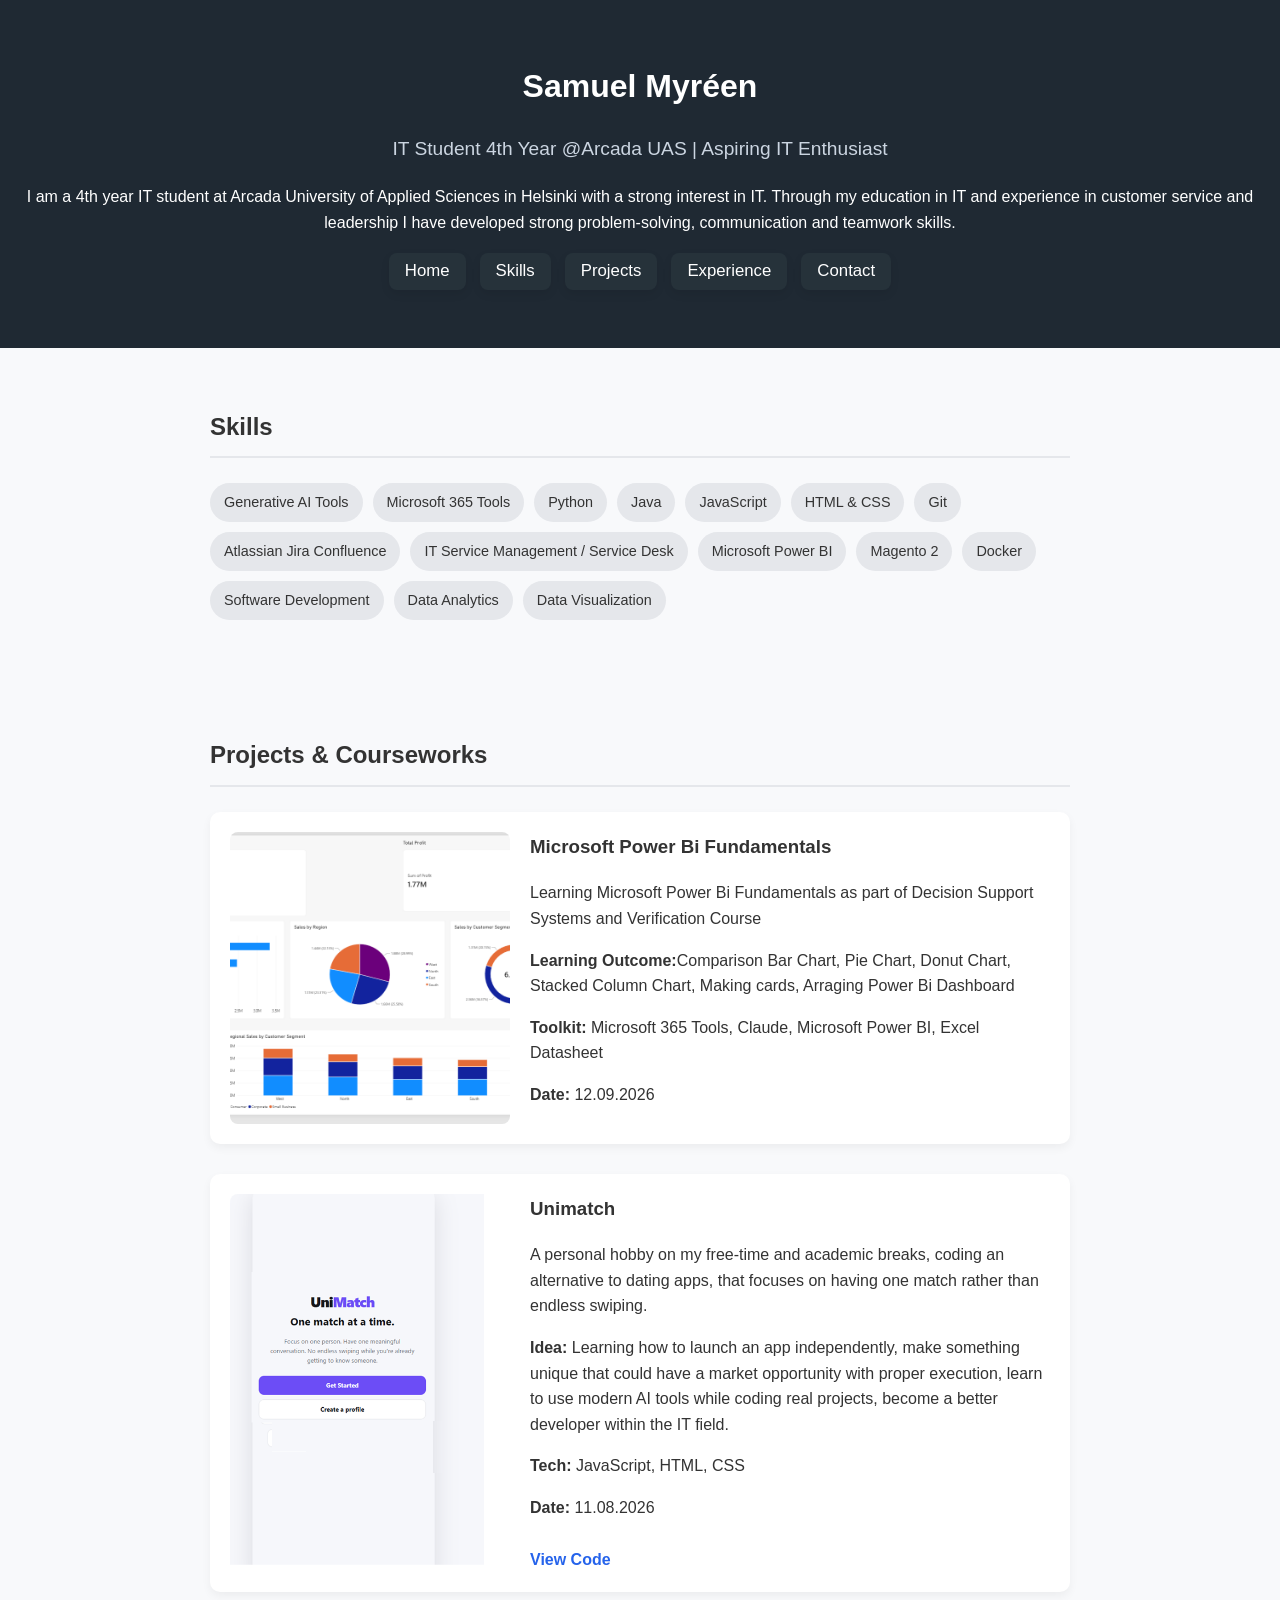
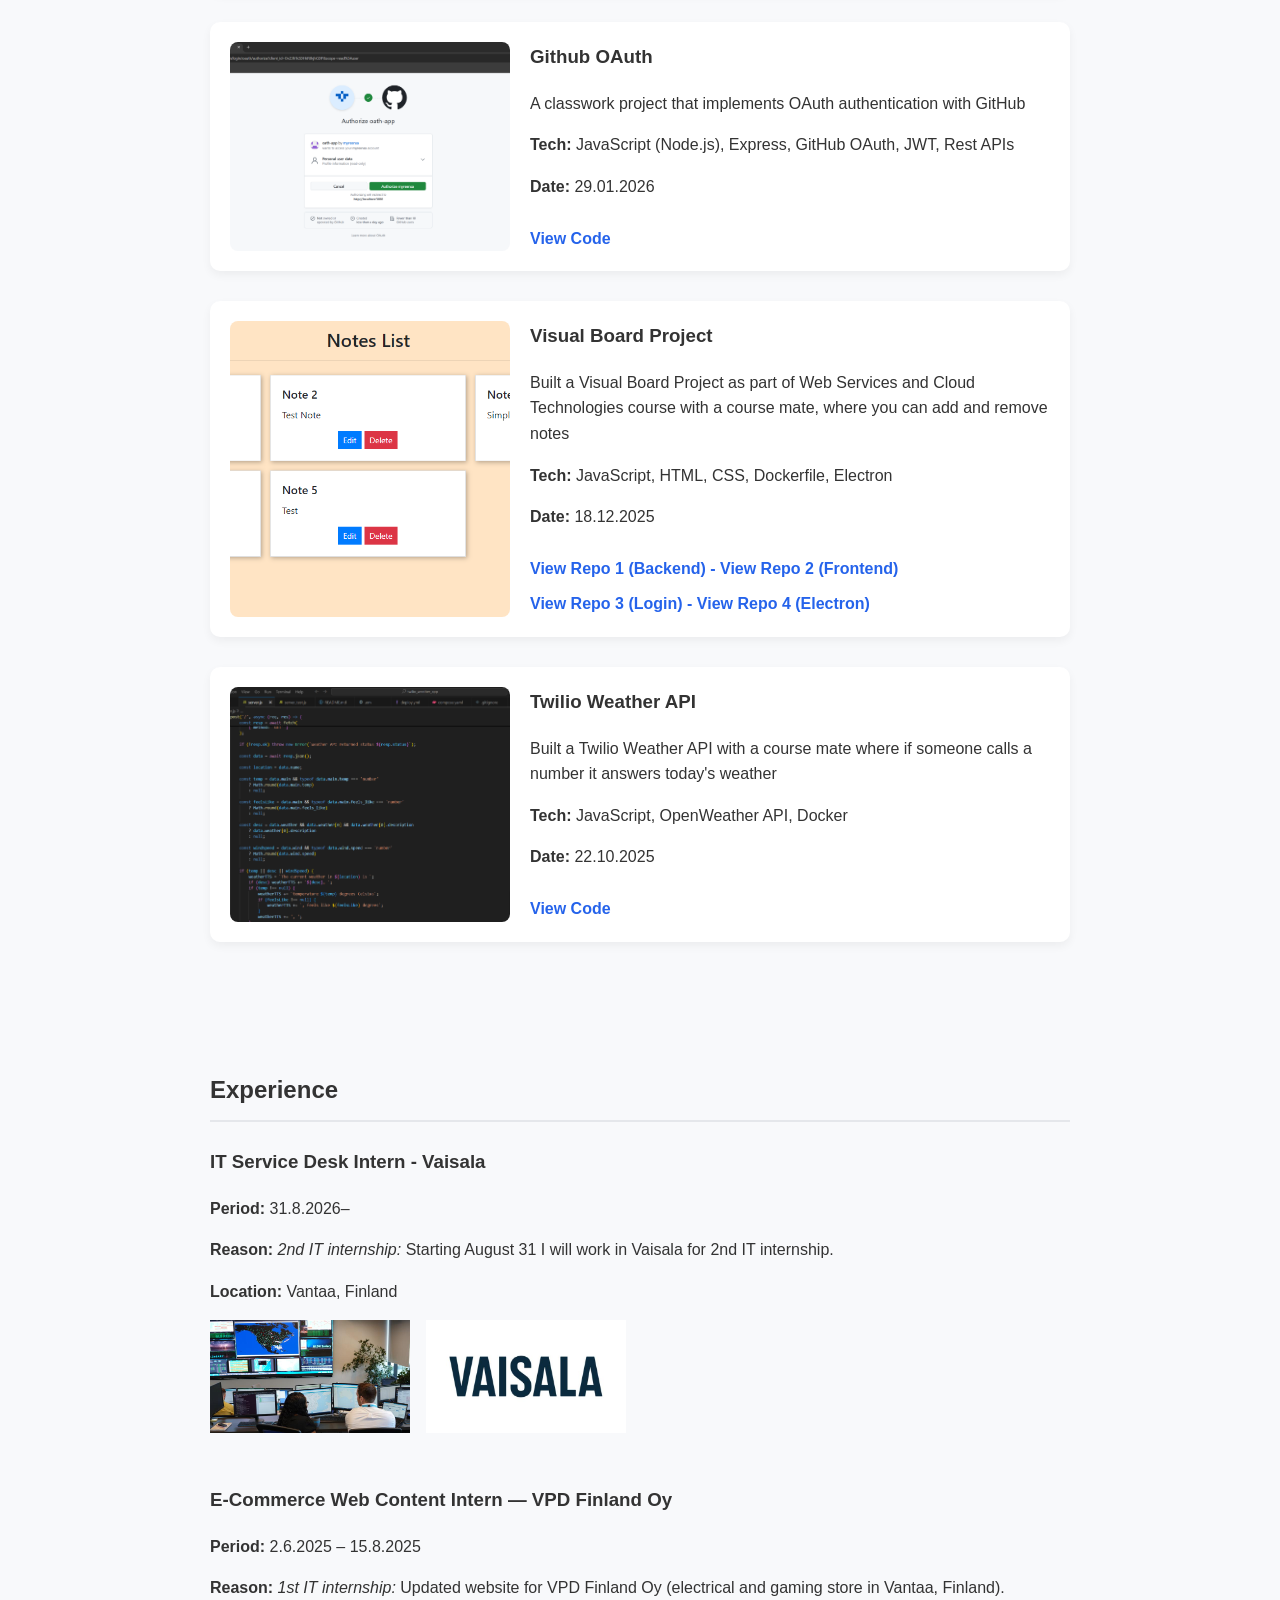
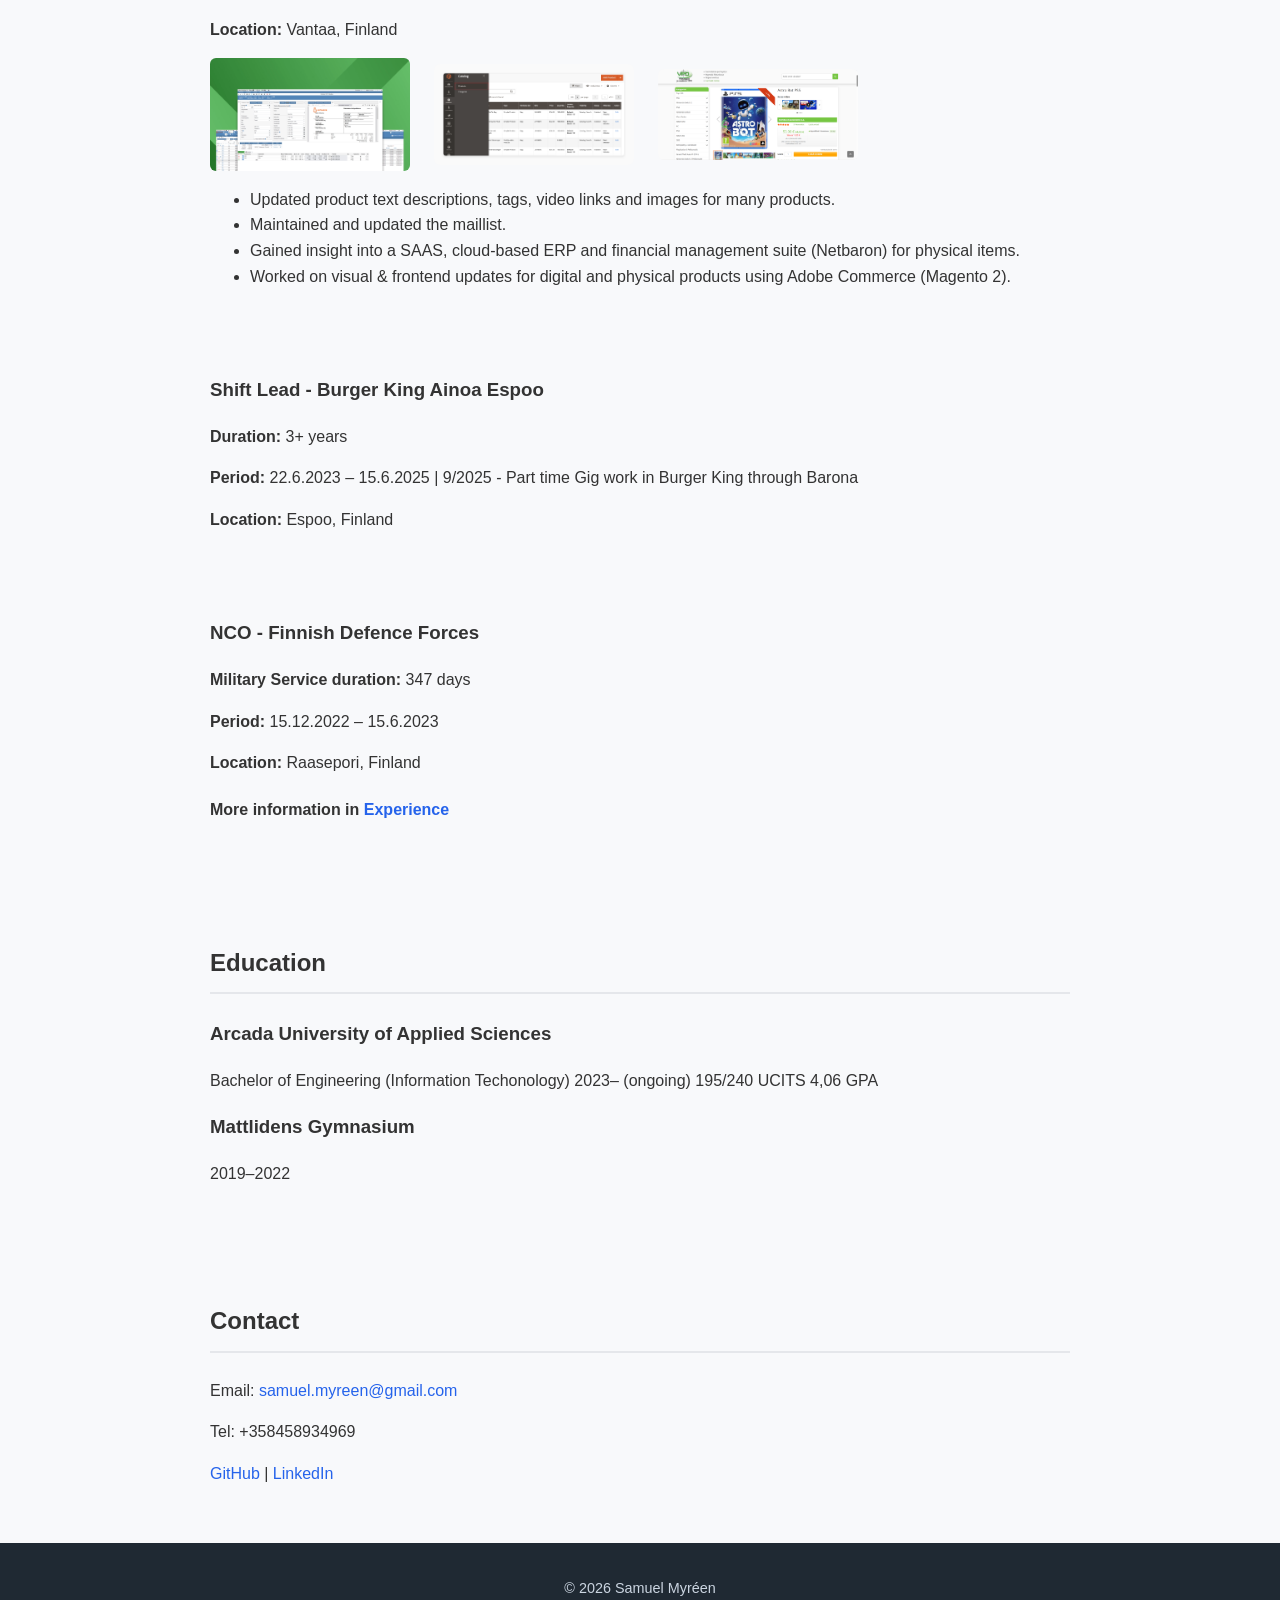
==== commit fa985de6: "Removed an excess dot on GitHub OAuth" ====
--- a/index.html
+++ b/index.html
@@ -83,7 +83,7 @@
       <img src="OAuth CC.png" alt="Project 1 screenshot">
       <div class="project-content">
         <h3>Github OAuth</h3>
-        <p>A classwork project that implements OAuth authentication with GitHub.</p>
+        <p>A classwork project that implements OAuth authentication with GitHub</p>
         <p><strong>Tech:</strong> JavaScript (Node.js), Express, GitHub OAuth, JWT, Rest APIs</p>
         <p><strong>Date:</strong> 29.01.2026</p>
         <a href="https://github.com/myreensa/oauth-github" target="_blank">View Code</a>
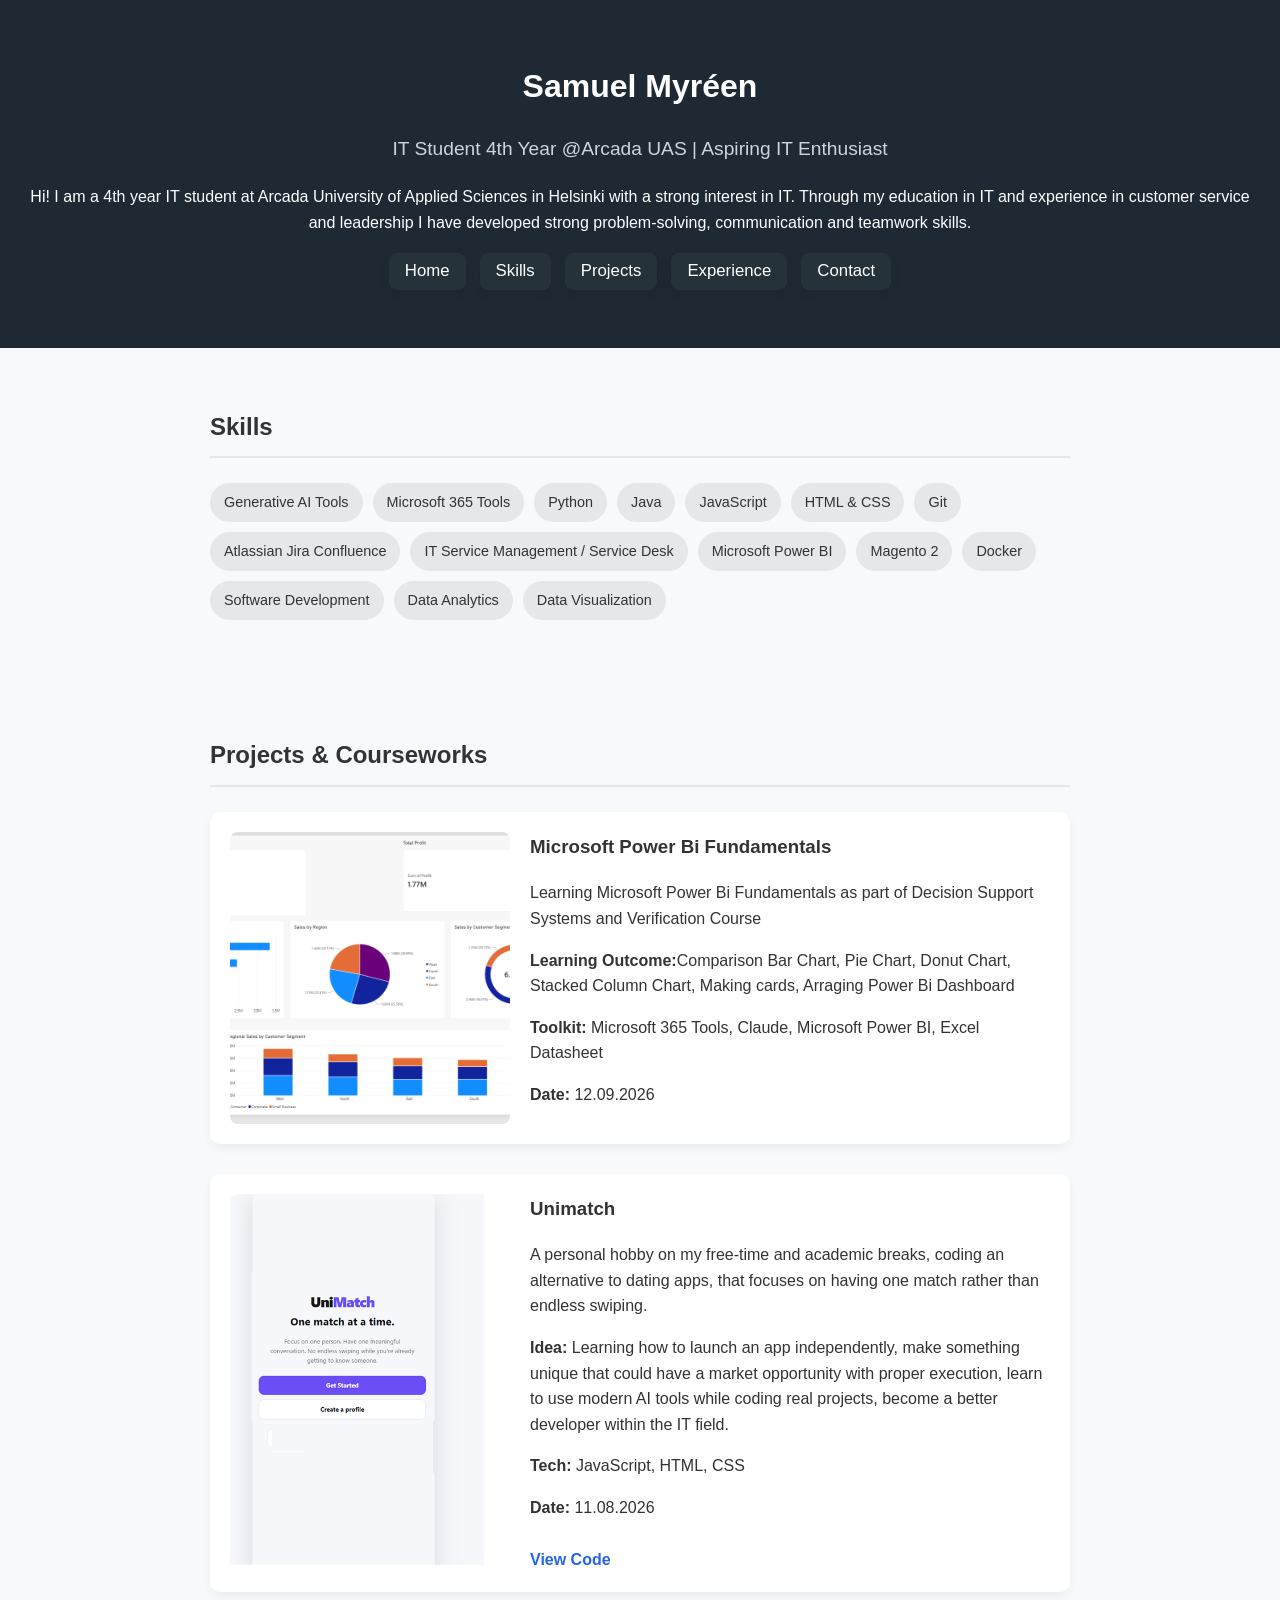
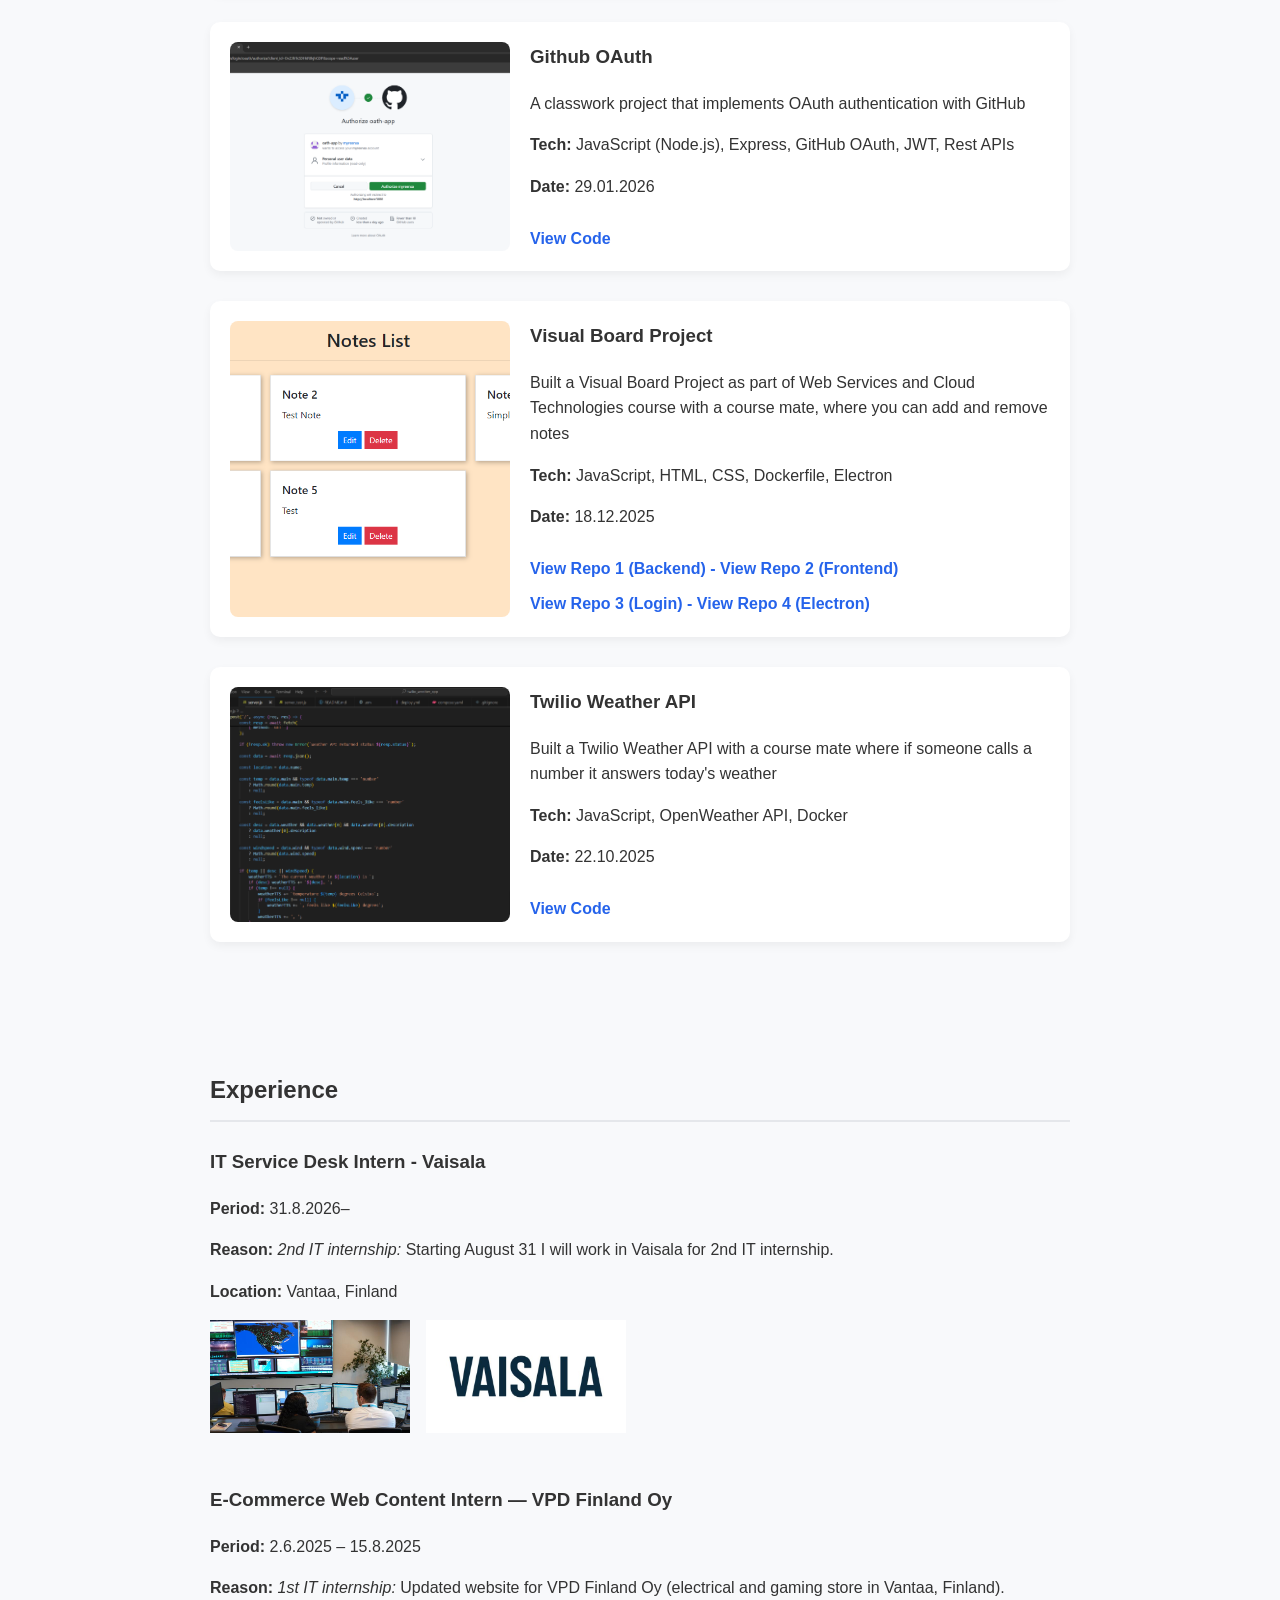
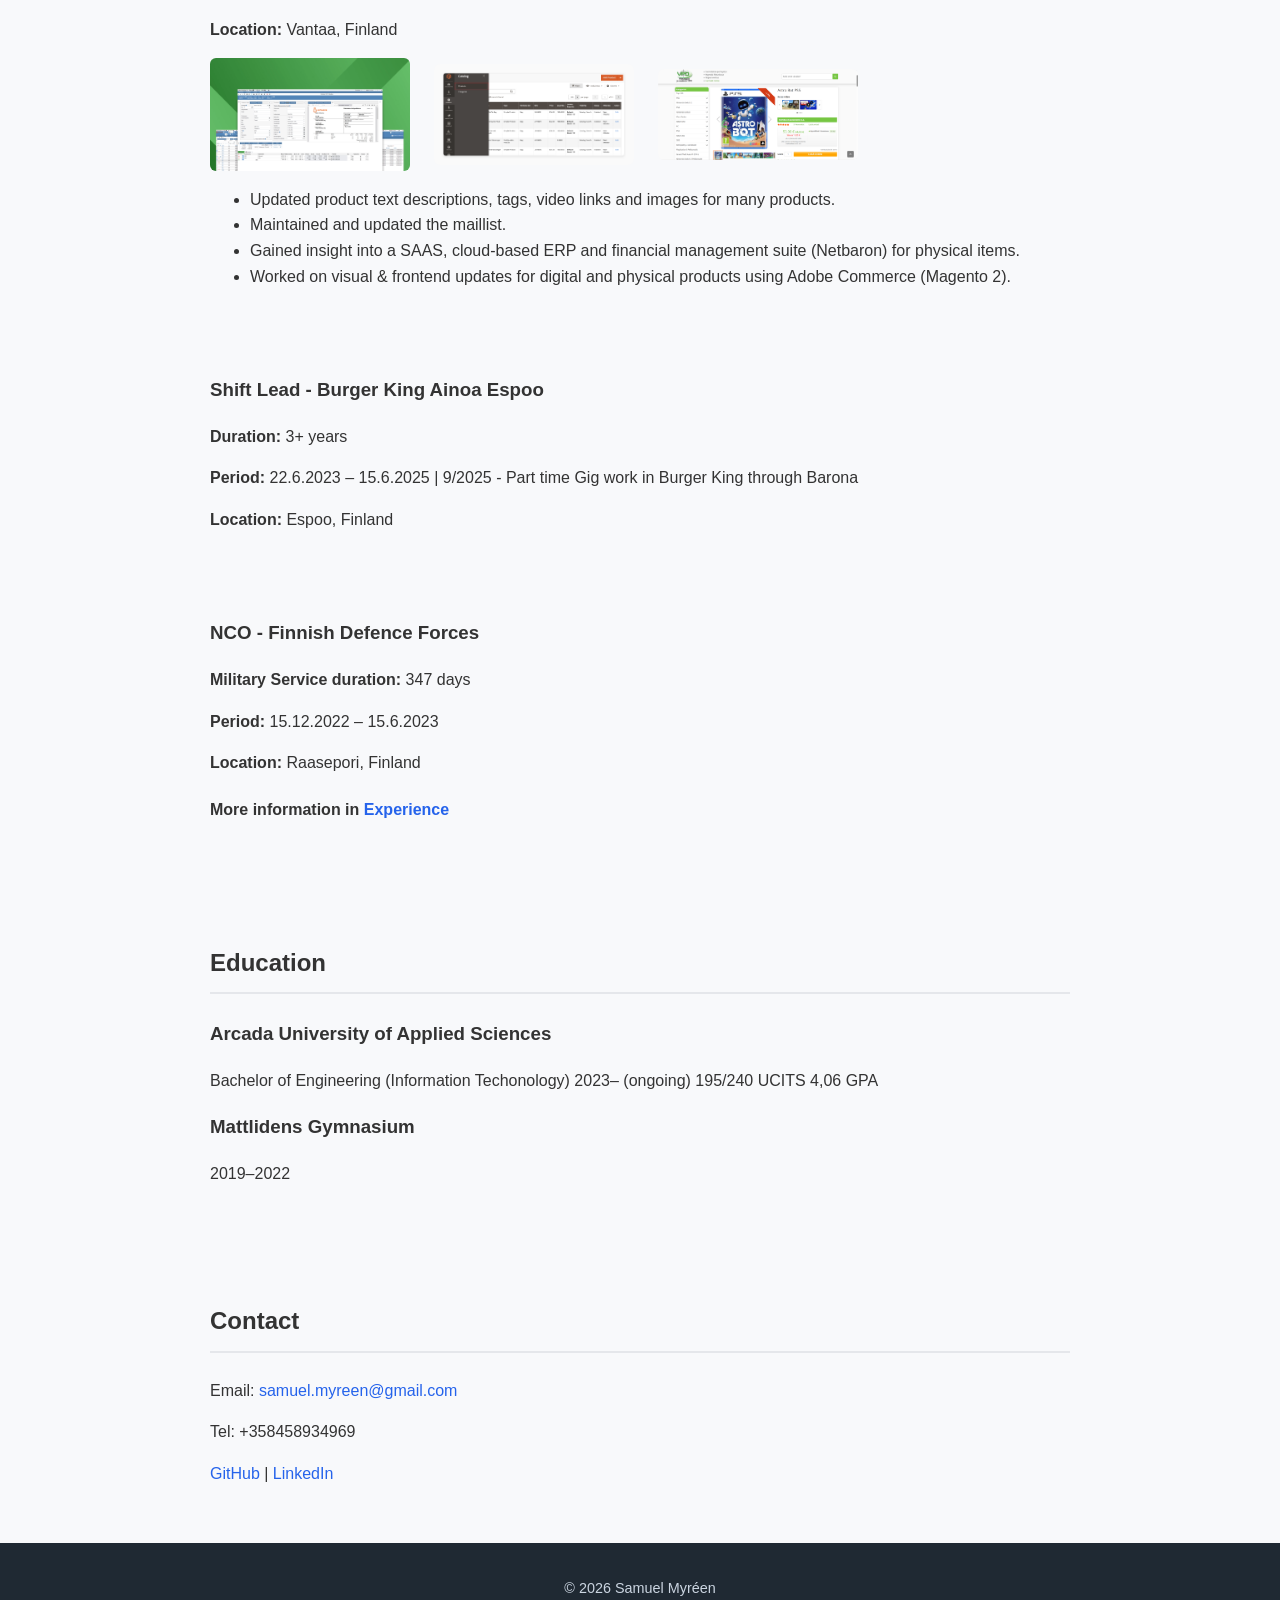
==== commit 4055e78d: "Similar start to LinkedIn and personal portfolio, branding tweaks" ====
--- a/index.html
+++ b/index.html
@@ -10,7 +10,7 @@
   <header>
     <h1>Samuel Myréen</h1>
     <p class="subtitle">IT Student 4th Year @Arcada UAS | Aspiring IT Enthusiast</p>
-    <p>I am a 4th year IT student at Arcada University of Applied Sciences in Helsinki with a strong interest in IT. Through my education in IT and experience in customer service and leadership I have developed strong problem-solving, communication and teamwork skills.
+    <p>Hi! I am a 4th year IT student at Arcada University of Applied Sciences in Helsinki with a strong interest in IT. Through my education in IT and experience in customer service and leadership I have developed strong problem-solving, communication and teamwork skills.
 
 
     <!-- Top navigation menu -->
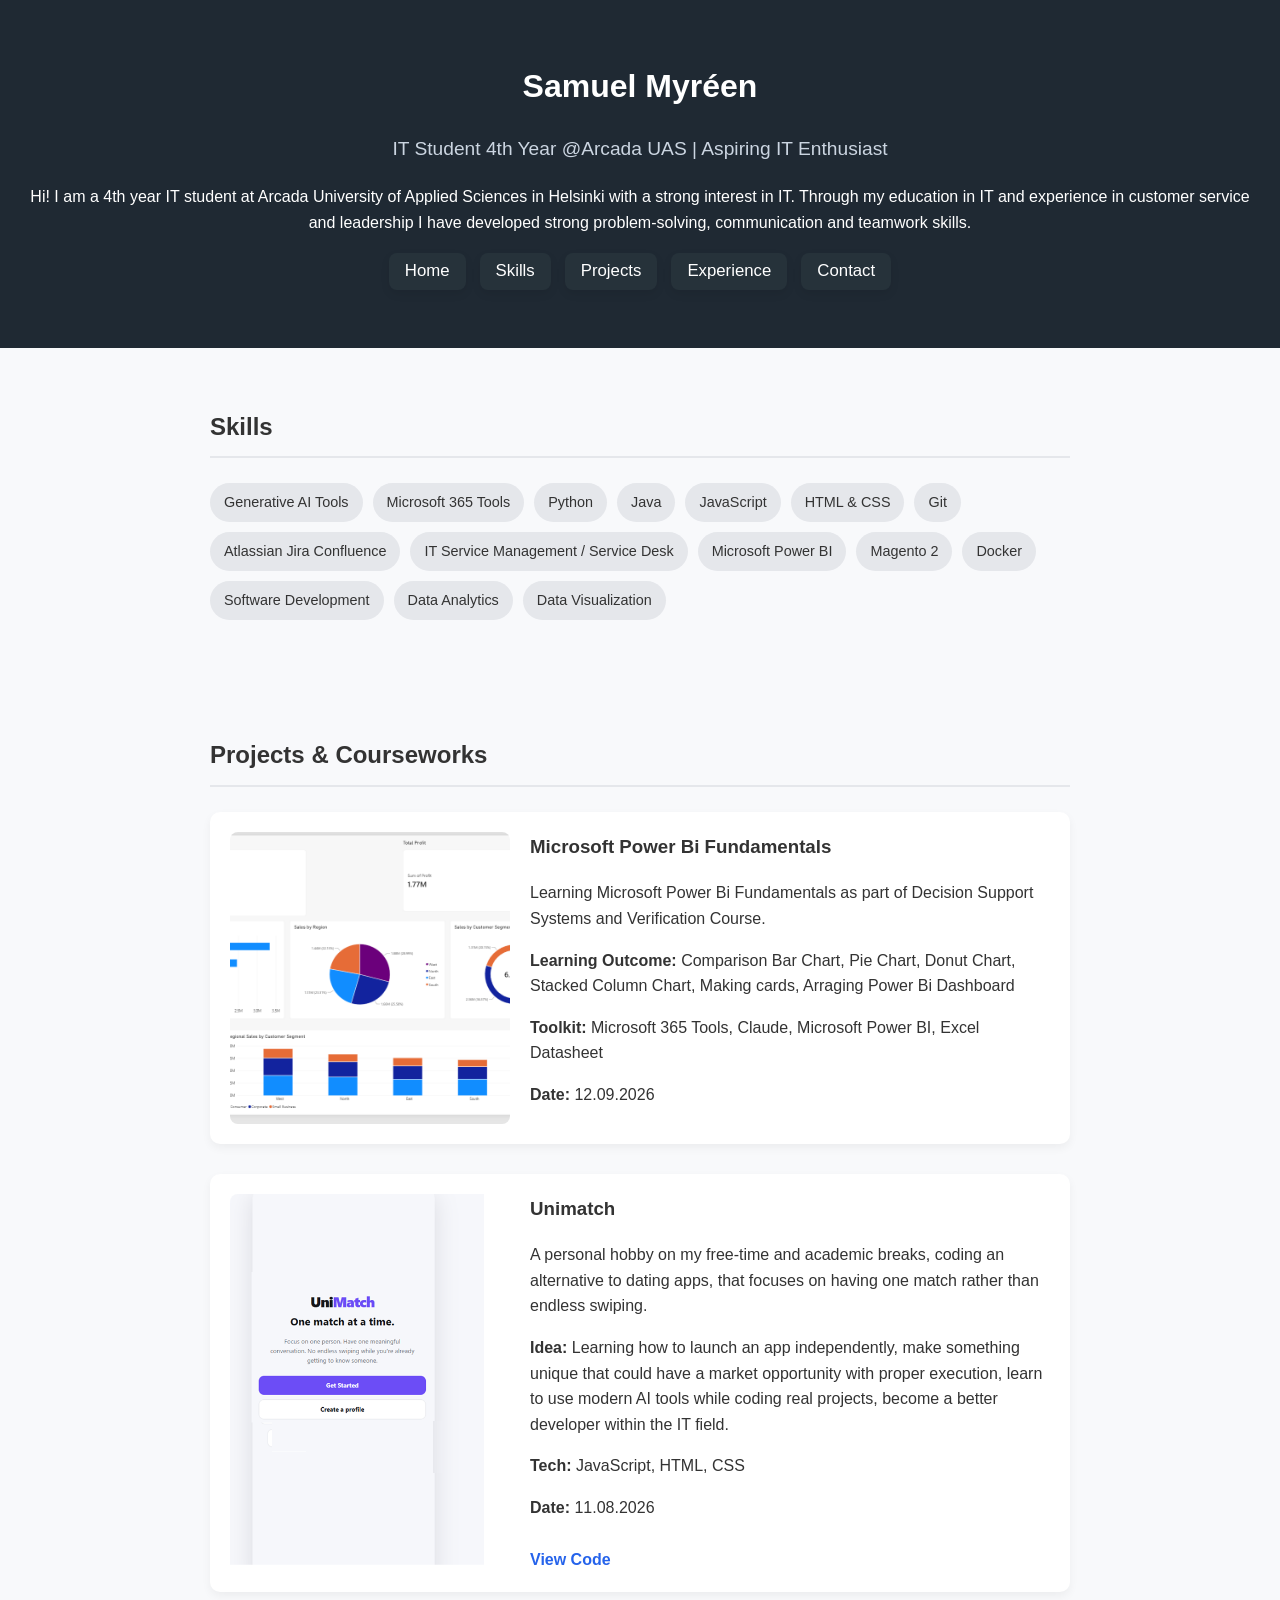
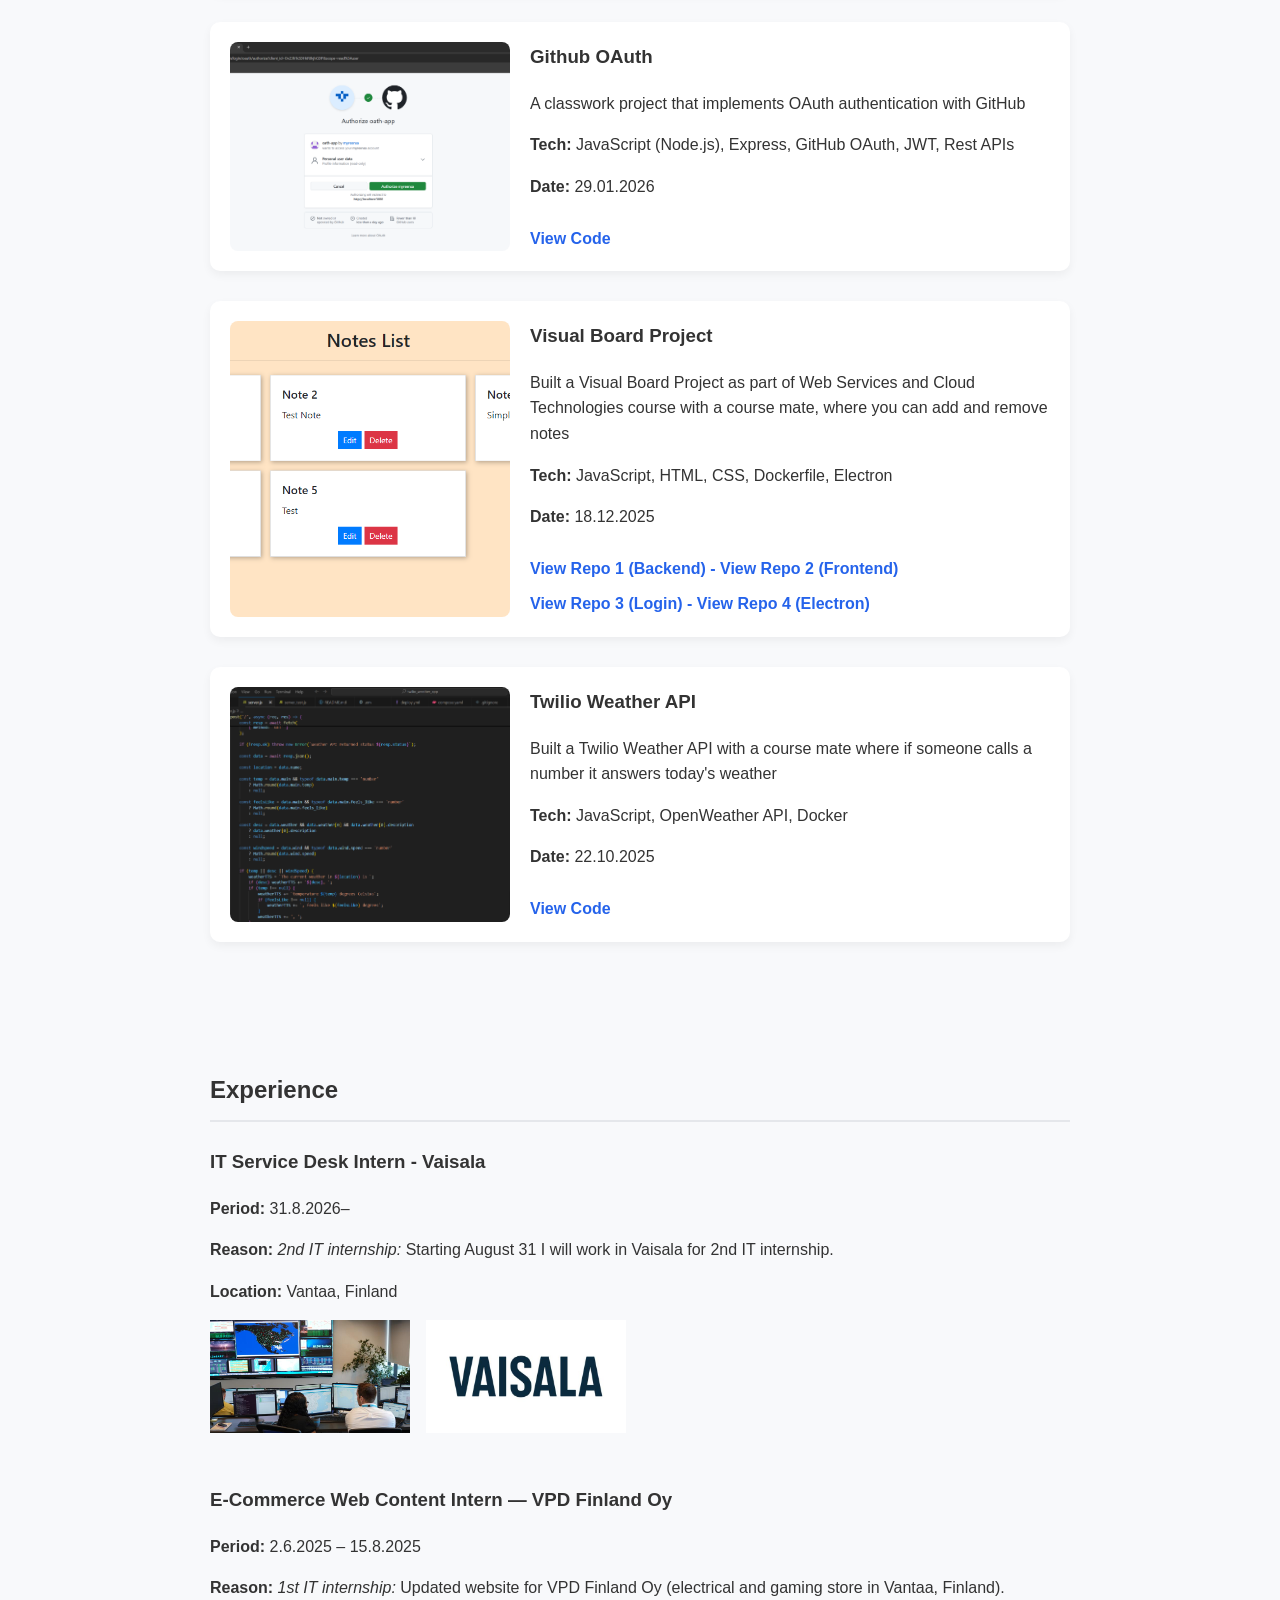
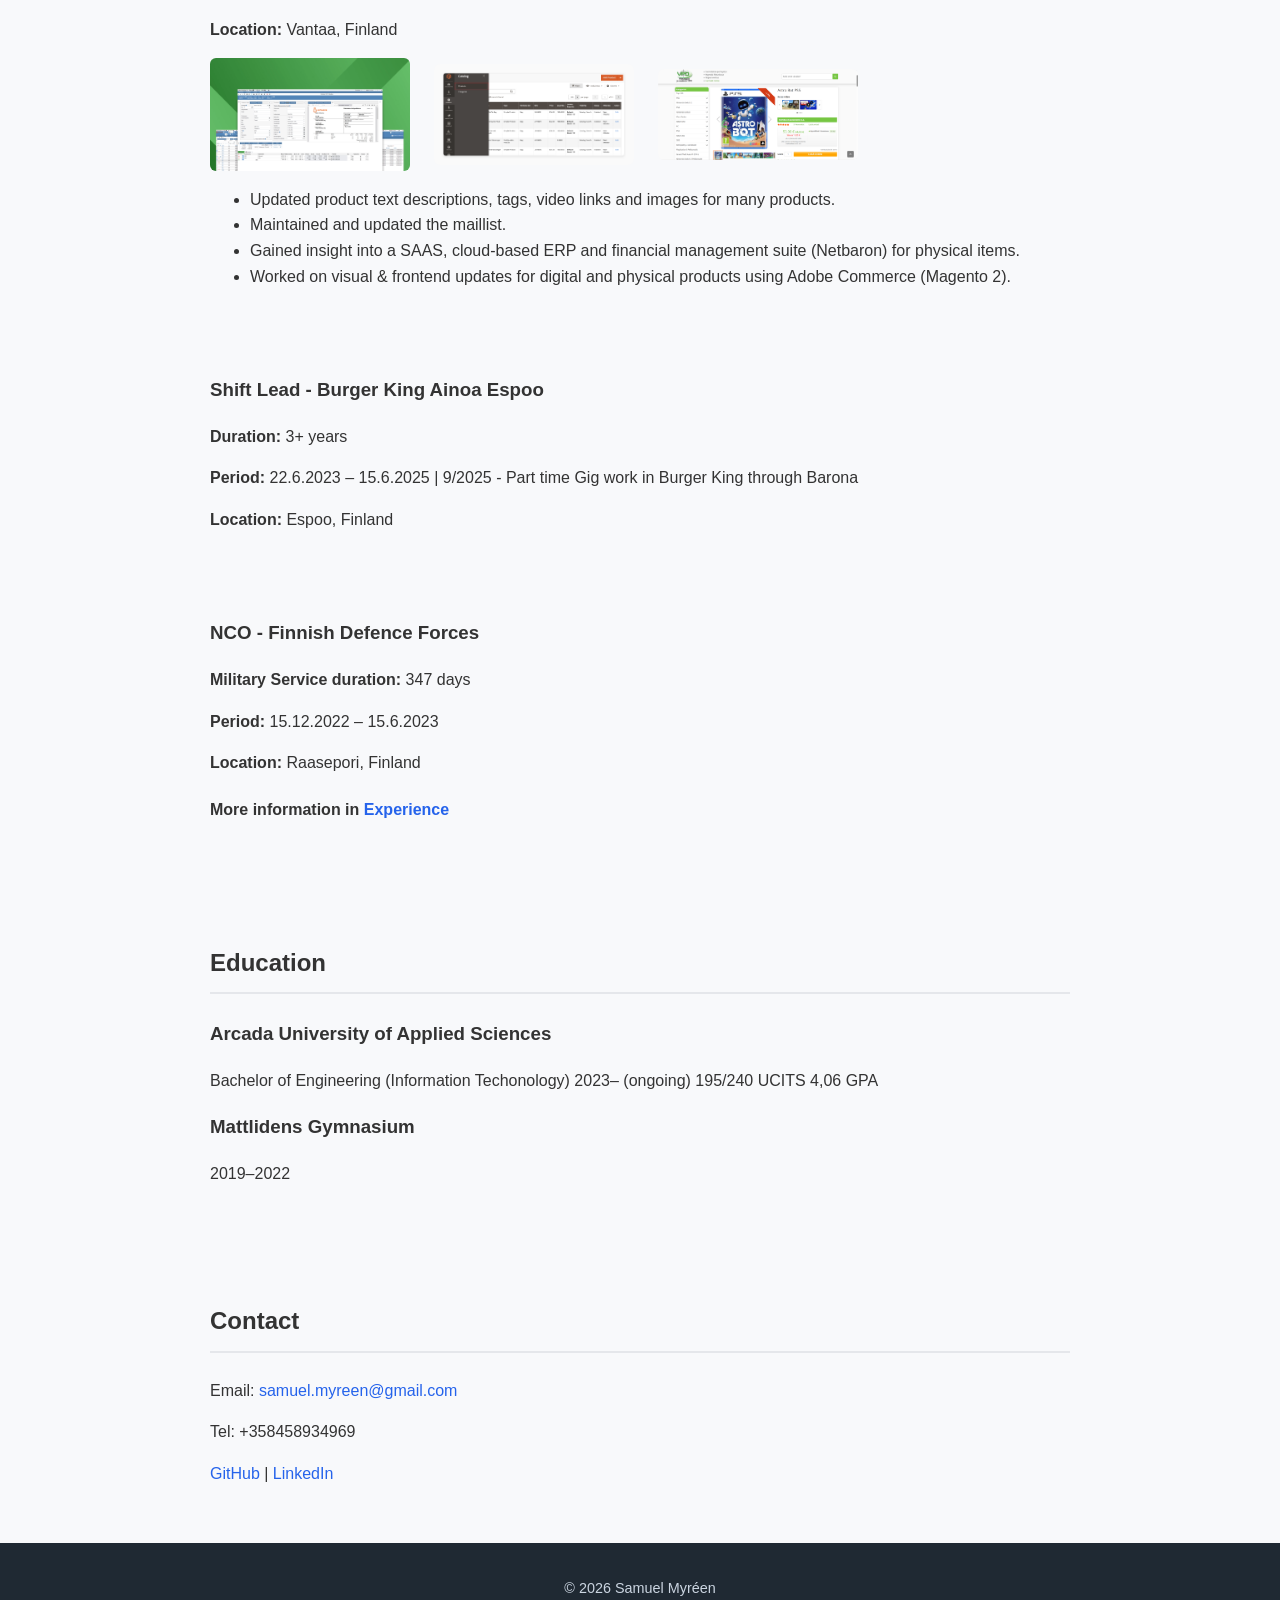
==== commit 56af4d37: "Microsoft 365" ====
--- a/index.html
+++ b/index.html
@@ -54,8 +54,8 @@
       <img src="Power BI Task 2.png" alt="Power BI Task 2 screenshot">
       <div class="project-content">
         <h3>Microsoft Power Bi Fundamentals</h3>
-        <p>Learning Microsoft Power Bi Fundamentals as part of Decision Support Systems and Verification Course</p>
-        <p><strong>Learning Outcome:</strong>Comparison Bar Chart, Pie Chart, Donut Chart, Stacked Column Chart, Making cards, Arraging Power Bi Dashboard </p>
+        <p>Learning Microsoft Power Bi Fundamentals as part of Decision Support Systems and Verification Course.</p>
+        <p><strong>Learning Outcome:</strong> Comparison Bar Chart, Pie Chart, Donut Chart, Stacked Column Chart, Making cards, Arraging Power Bi Dashboard </p>
         <p><strong>Toolkit:</strong> Microsoft 365 Tools, Claude, Microsoft Power BI, Excel Datasheet</p>
         <p><strong>Date:</strong> 12.09.2026</p>
       </div>
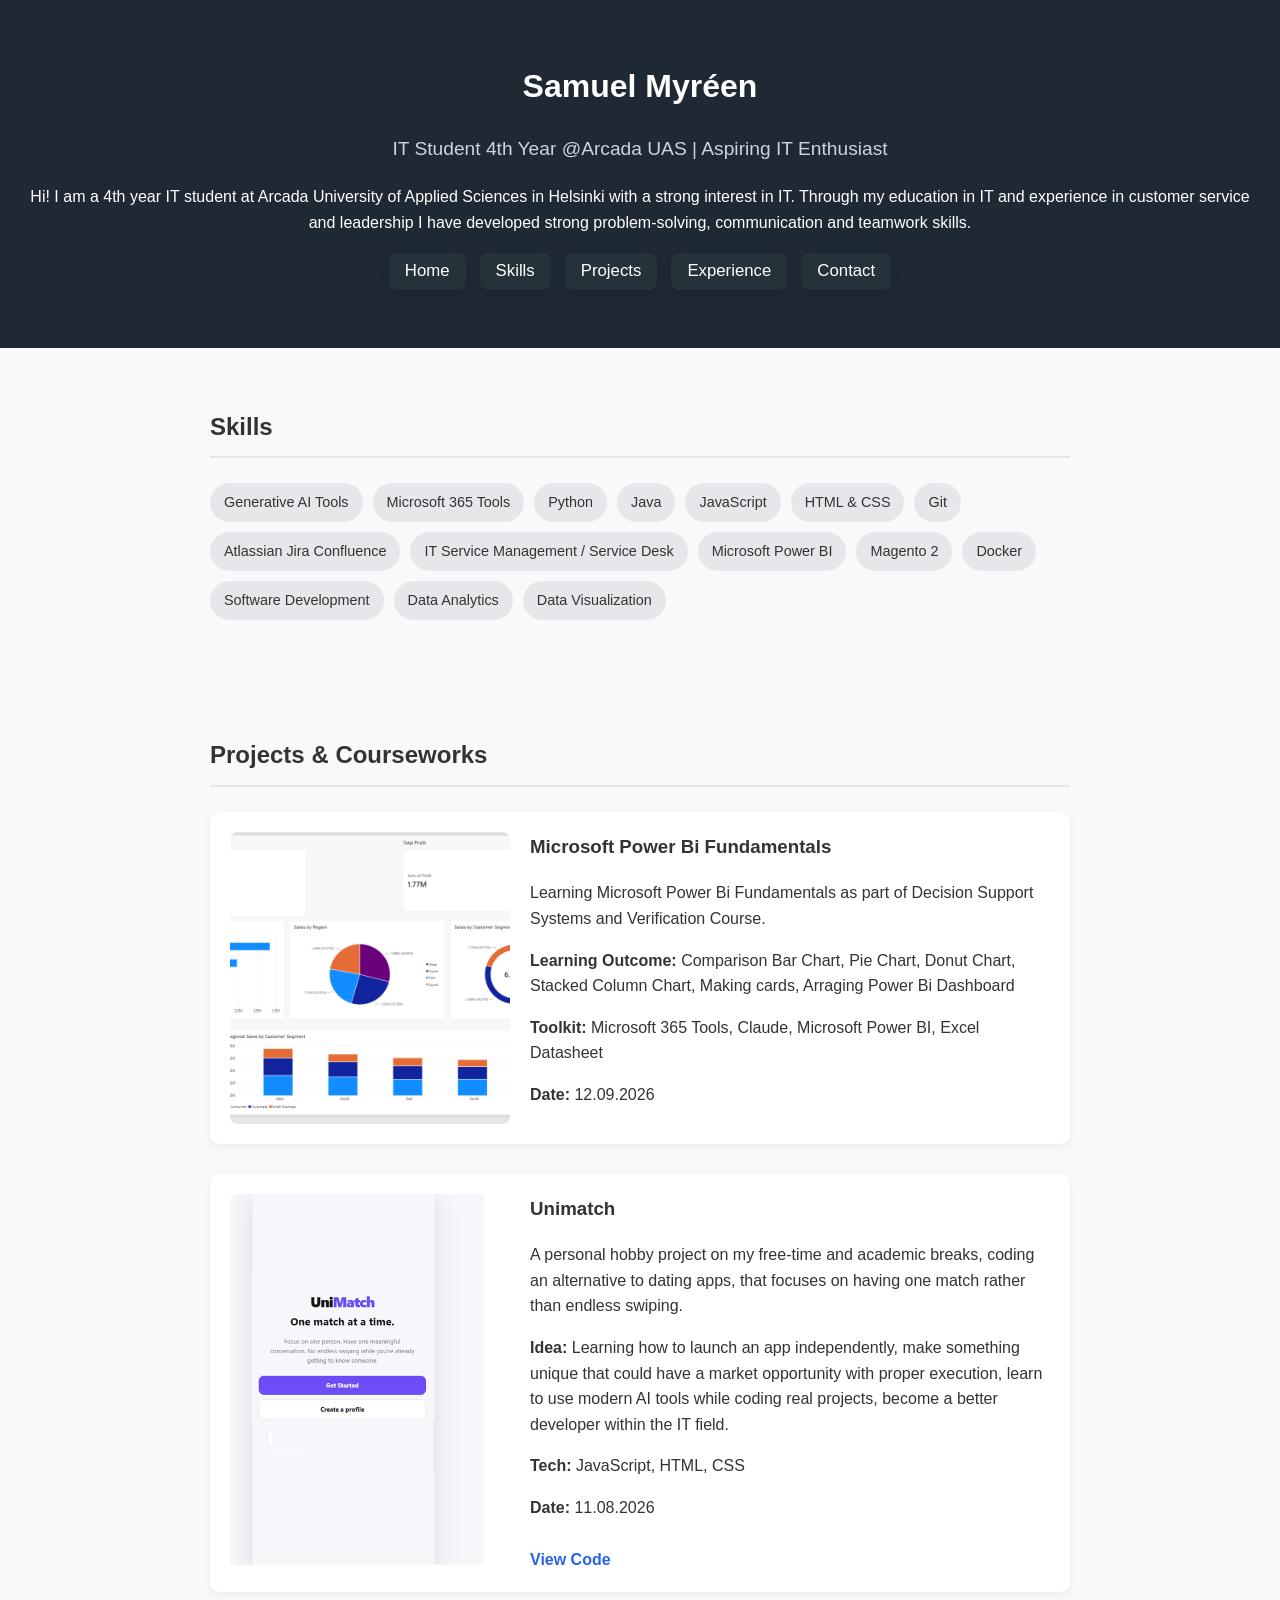
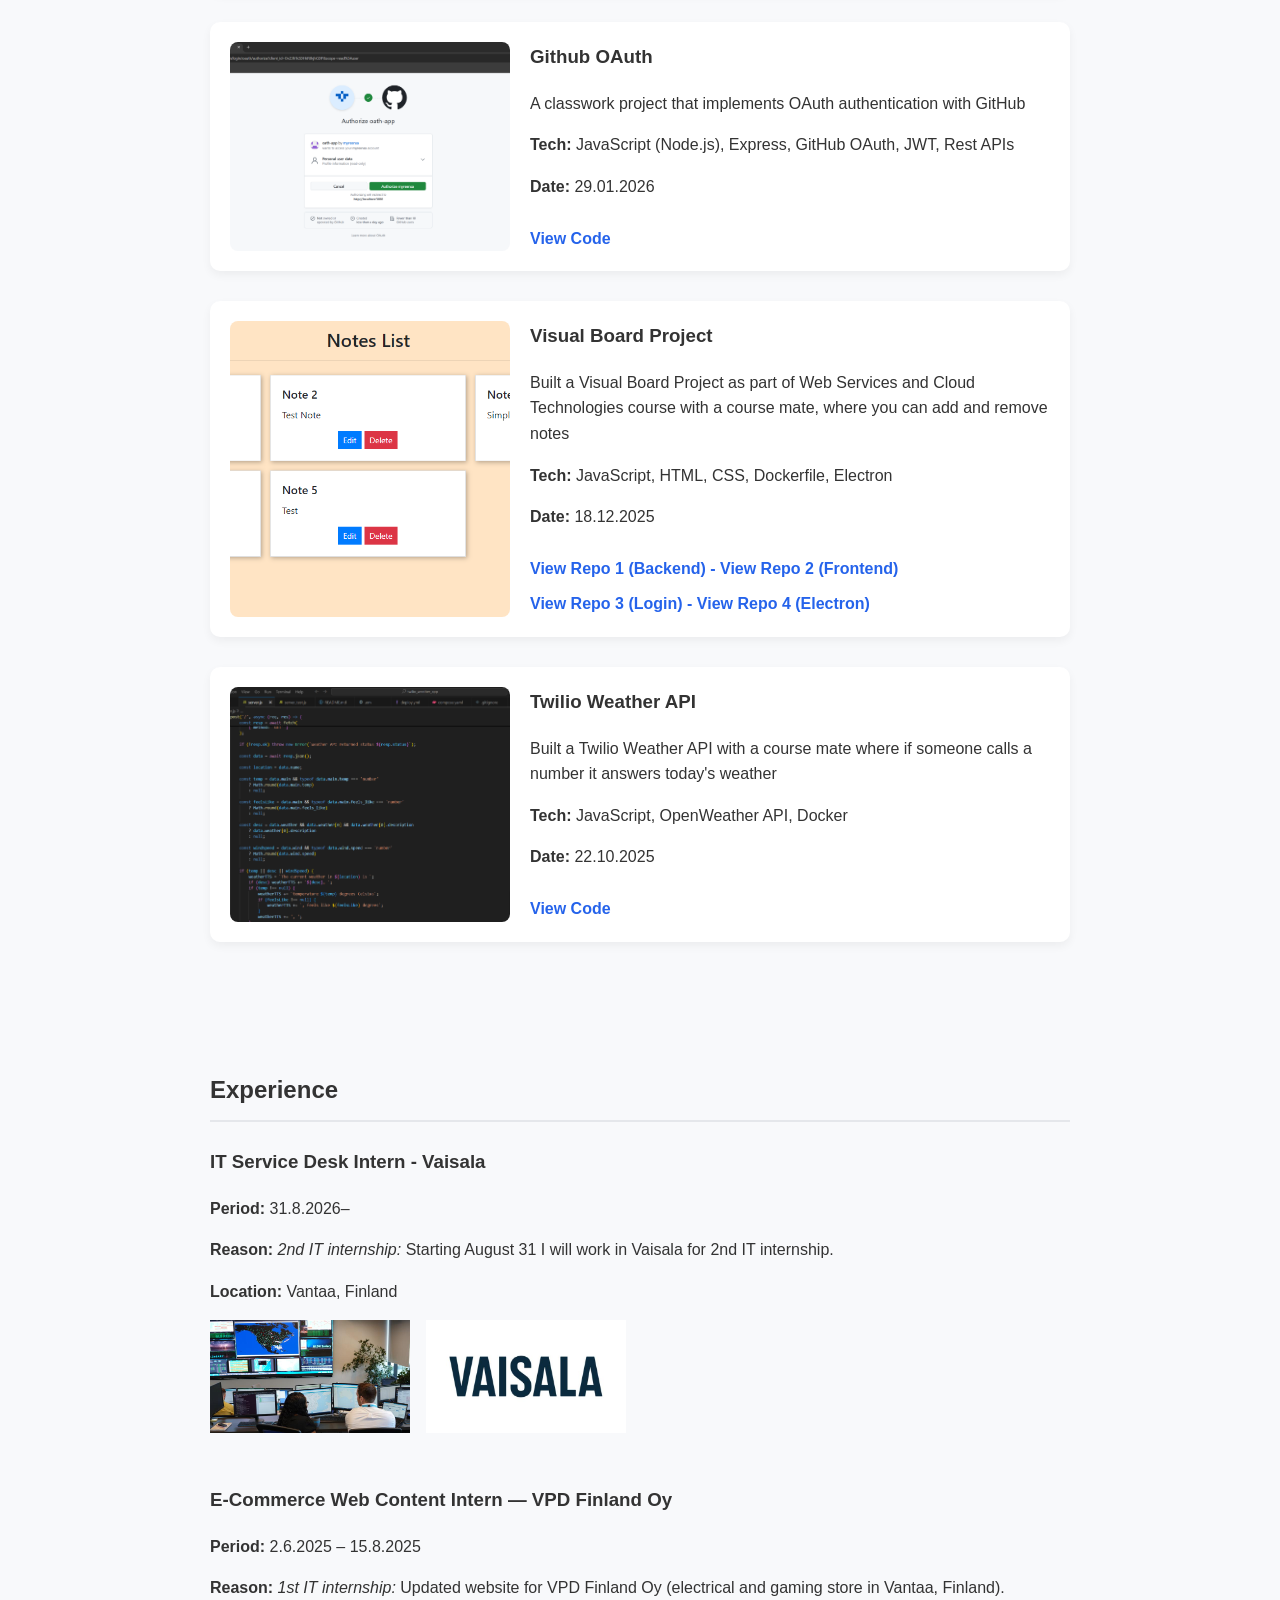
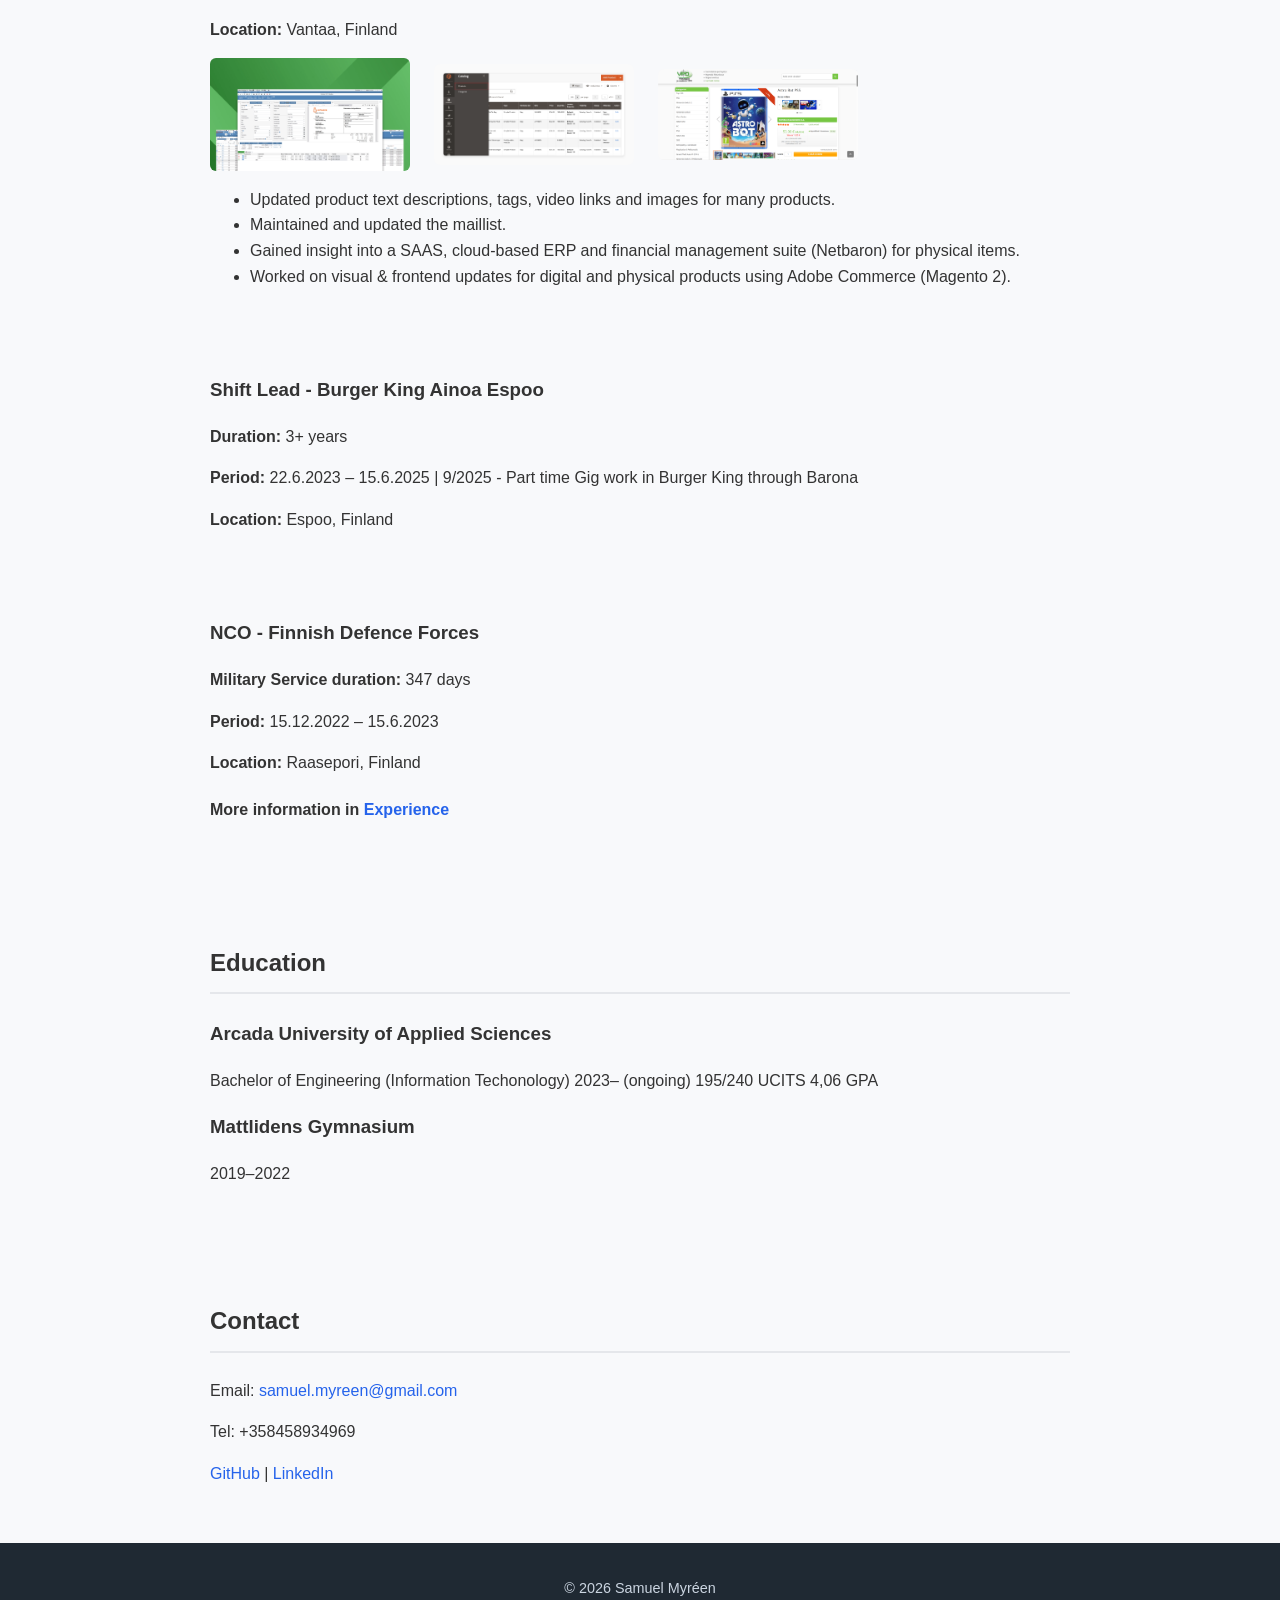
==== commit 32605012: "Hobby to hobby project edit-" ====
--- a/index.html
+++ b/index.html
@@ -67,7 +67,7 @@
       <img src="Unimatchimg.png" alt="Unimatch screenshot">
       <div class="project-content">
         <h3>Unimatch</h3>
-        <p>A personal hobby on my free-time and academic breaks, coding an alternative to dating apps, that focuses on having one match rather than endless swiping.</p>
+        <p>A personal hobby project on my free-time and academic breaks, coding an alternative to dating apps, that focuses on having one match rather than endless swiping.</p>
        <strong>Idea:</strong> Learning how to launch an app independently, make something unique that could have a market opportunity with proper execution, learn to use modern AI tools while coding real projects, become a better developer within the IT field.</p>
         <p><strong>Tech:</strong> JavaScript, HTML, CSS</p>
         <p><strong>Date:</strong> 11.08.2026</p>
